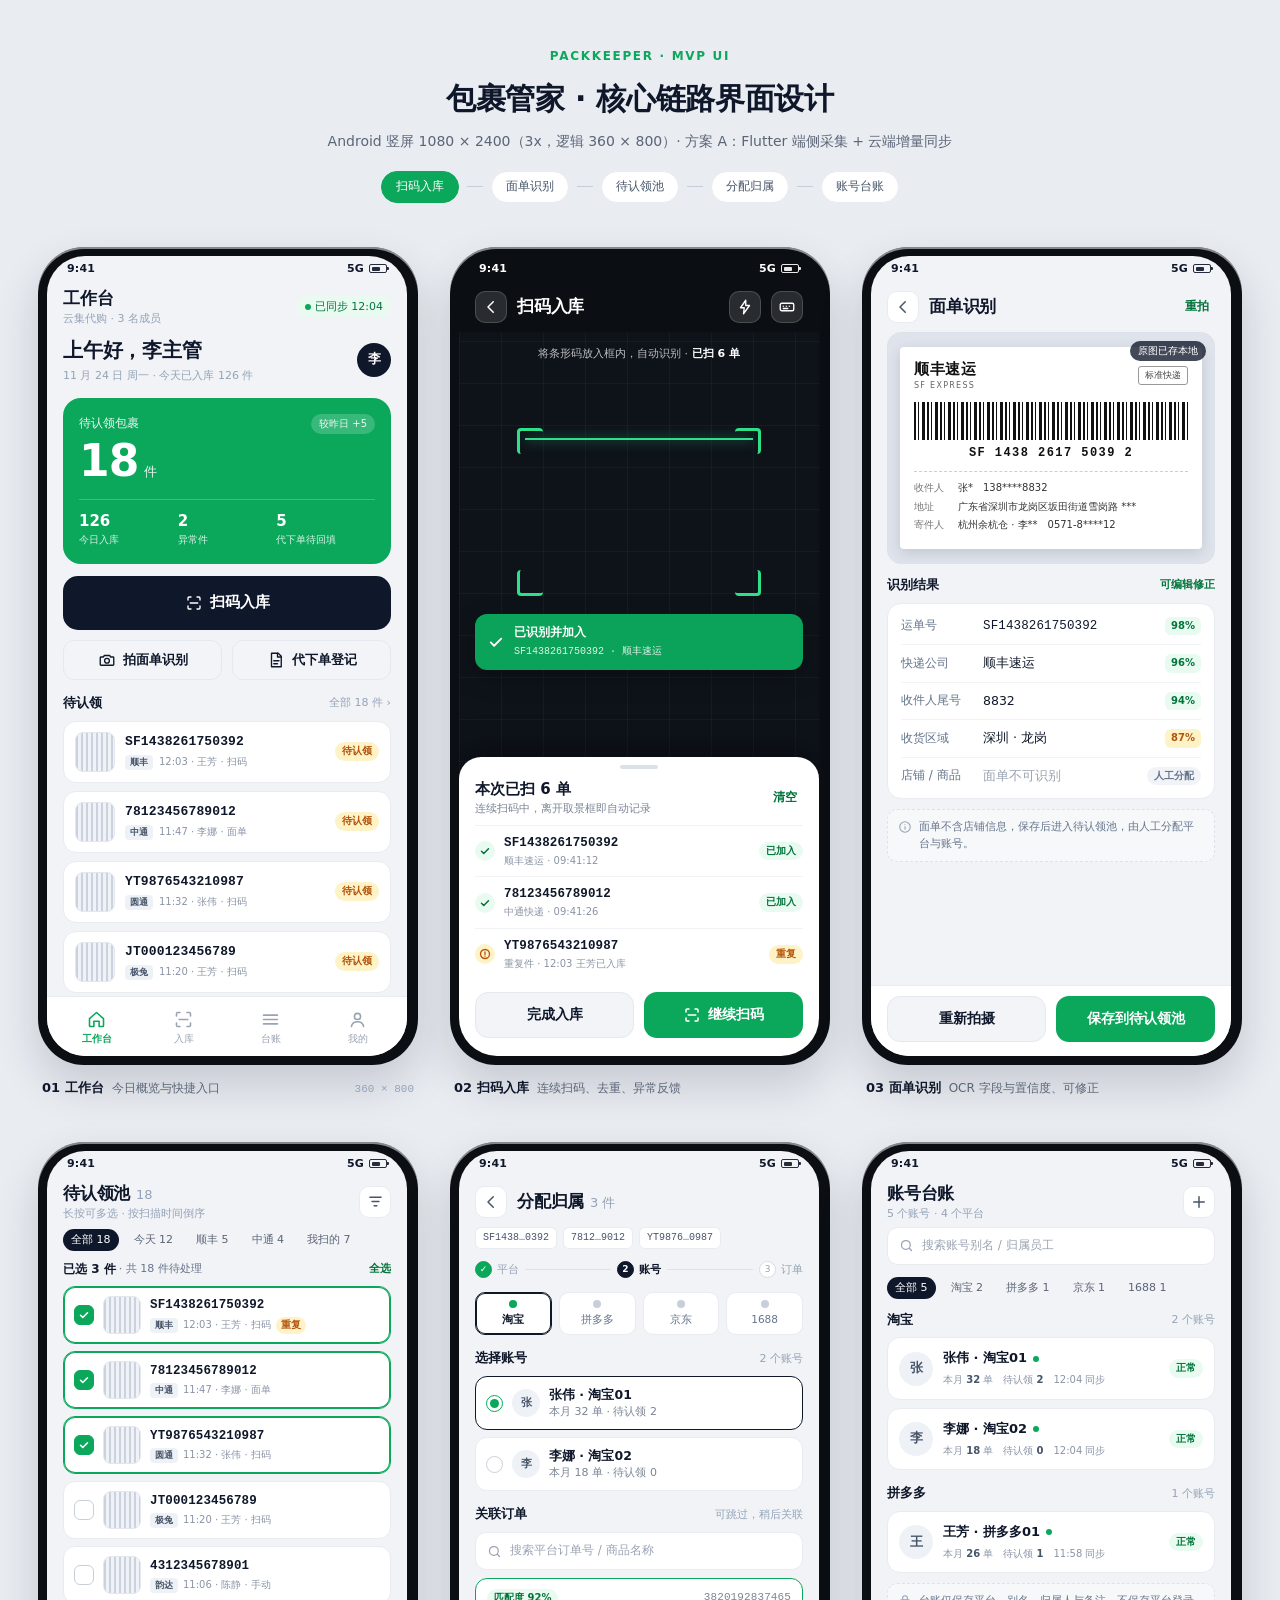
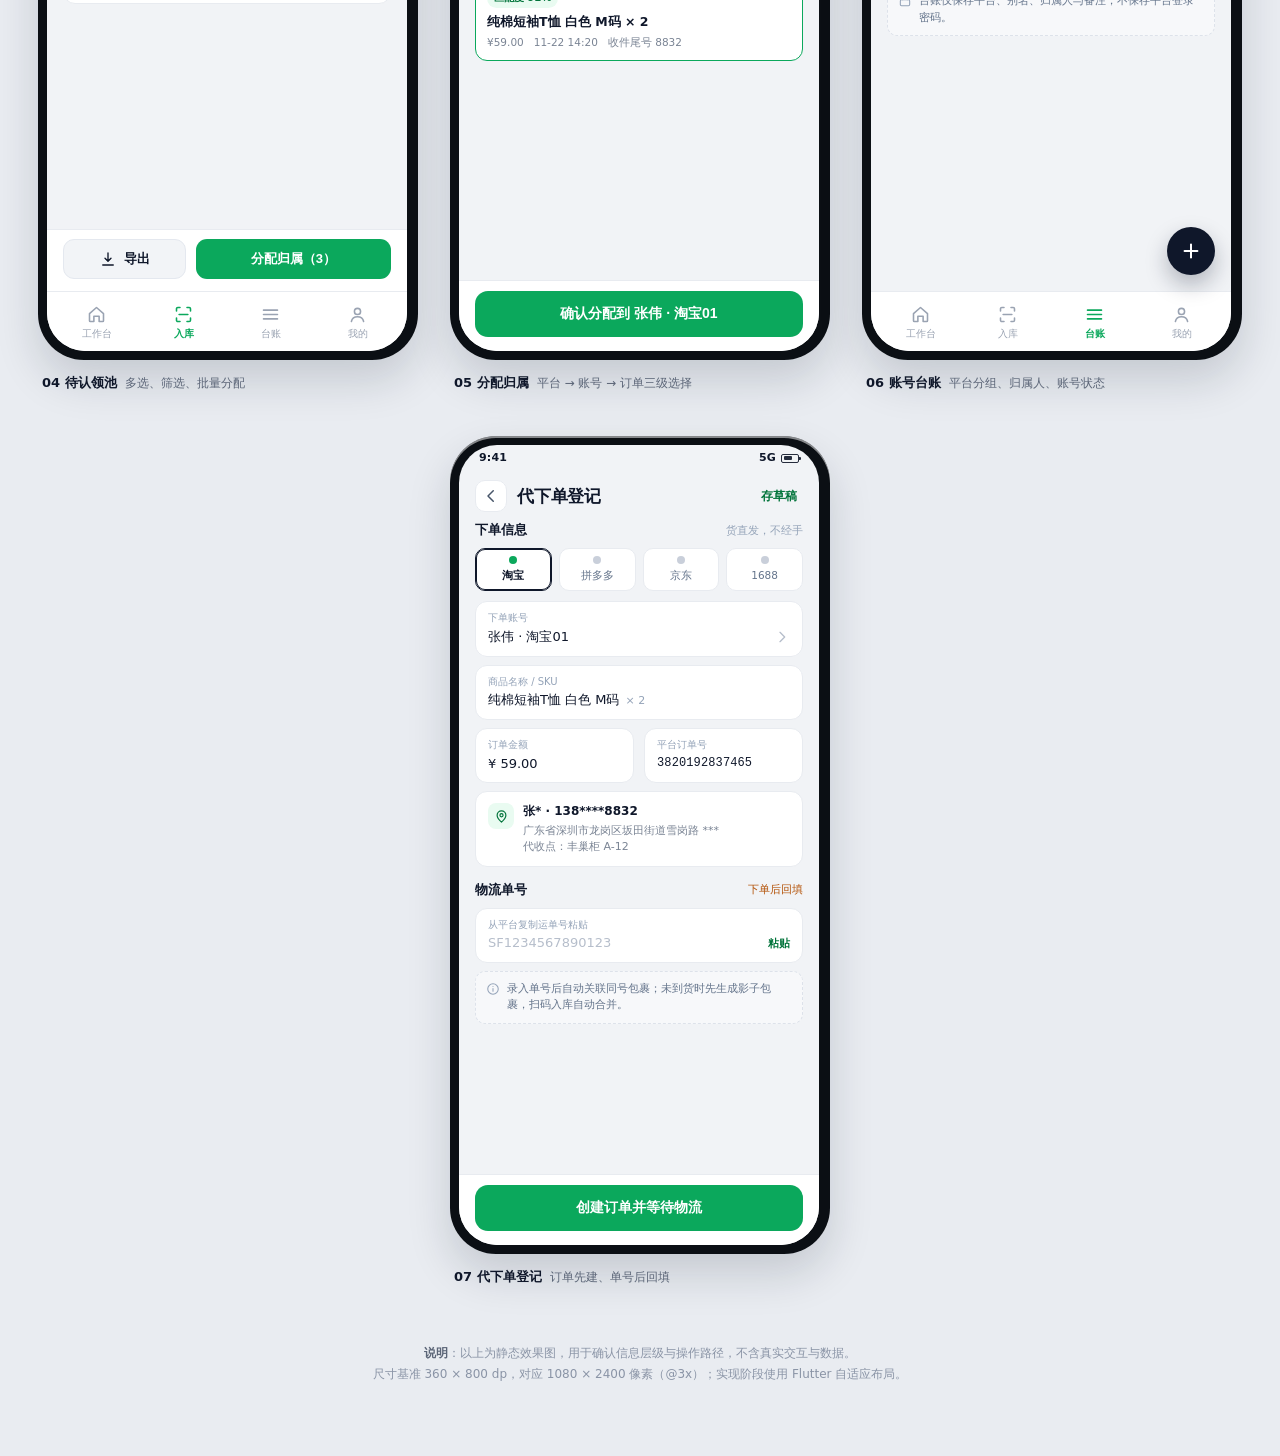
==== design/mvp-ui.html @ ba44dbb9 "docs: 初始化包裹管家项目方案与 7 屏 MVP 设计稿" ====
<!DOCTYPE html>
<html lang="zh-CN">
<head>
<meta charset="UTF-8">
<meta name="viewport" content="width=device-width, initial-scale=1.0">
<title>包裹管家 PackKeeper · MVP 界面设计稿</title>
<style>
  * { box-sizing: border-box; margin: 0; padding: 0; }
  :root {
    --brand: #0BA85C;
    --brand-deep: #02743B;
    --brand-soft: #E9FBF1;
    --ink: #0F172A;
    --ink-2: #475569;
    --ink-3: #94A3B8;
    --line: #E8EBF0;
    --page: #F1F3F6;
    --surface: #FFFFFF;
    --surface-2: #F7F8FA;
    --warn: #B45309;
    --warn-soft: #FEF3C7;
    --radius: 12px;
    --radius-card: 14px;
  }
  body {
    background: #E9ECF1;
    color: var(--ink);
    font-family: "PingFang SC", "Microsoft YaHei", system-ui, -apple-system, "Segoe UI", sans-serif;
    font-size: 14px;
    line-height: 1.45;
    padding: 48px 24px 72px;
    -webkit-font-smoothing: antialiased;
  }
  .page { max-width: 1720px; margin: 0 auto; }

  /* ---------- 页头 ---------- */
  .page-head { max-width: 920px; margin: 0 auto 44px; text-align: center; }
  .eyebrow { font-size: 12px; letter-spacing: .14em; text-transform: uppercase; color: var(--brand); font-weight: 700; margin-bottom: 12px; }
  .page-head h1 { font-size: 30px; font-weight: 700; letter-spacing: -.01em; margin-bottom: 10px; }
  .lede { color: #5B6577; font-size: 14px; }
  .flow { display: flex; justify-content: center; flex-wrap: wrap; align-items: center; gap: 8px; margin-top: 20px; }
  .flow span { background: #fff; border: 1px solid var(--line); border-radius: 999px; padding: 6px 14px; font-size: 12px; color: var(--ink-2); font-weight: 500; }
  .flow span.on { background: var(--brand); border-color: var(--brand); color: #fff; }
  .flow i { width: 16px; height: 1px; background: #C6CCD8; display: block; }

  /* ---------- 画板 ---------- */
  .gallery { display: flex; flex-wrap: wrap; gap: 44px 32px; justify-content: center; align-items: flex-start; }
  .phone { width: 380px; }
  .shell { background: #0B0F14; padding: 9px; border-radius: 46px; box-shadow: 0 20px 44px rgba(15, 23, 42, .16), 0 2px 0 rgba(255,255,255,.5) inset; }
  .screen { position: relative; width: 360px; height: 800px; background: var(--page); border-radius: 38px; overflow: hidden; display: flex; flex-direction: column; font-size: 13px; }
  .phone-label { display: flex; align-items: baseline; gap: 8px; margin-top: 14px; padding: 0 4px; font-size: 12px; color: #5B6577; }
  .phone-label b { color: var(--ink); font-weight: 600; font-size: 13px; }
  .phone-label em { font-style: normal; margin-left: auto; color: #94A3B8; font-family: ui-monospace, Menlo, Consolas, monospace; font-size: 11px; }

  .statusbar { height: 26px; flex: none; display: flex; align-items: center; justify-content: space-between; padding: 0 20px; font-size: 11px; font-weight: 600; letter-spacing: .02em; }
  .statusbar .sb-r { display: flex; align-items: center; gap: 5px; }
  .sb-bat { width: 18px; height: 9px; border: 1px solid currentColor; border-radius: 2px; position: relative; opacity: .9; }
  .sb-bat::before { content: ""; position: absolute; inset: 1.5px; right: 6px; background: currentColor; border-radius: 1px; }
  .sb-bat::after { content: ""; position: absolute; right: -3px; top: 2px; width: 2px; height: 3px; background: currentColor; border-radius: 0 1px 1px 0; }

  .appbar { height: 50px; flex: none; display: flex; align-items: center; gap: 10px; padding: 0 16px; }
  .appbar .grow { flex: 1; min-width: 0; }
  .appbar-title { font-size: 17px; font-weight: 600; letter-spacing: -.01em; }
  .appbar-sub { font-size: 11px; color: var(--ink-3); margin-top: 1px; }
  .icon-btn { width: 32px; height: 32px; flex: none; display: flex; align-items: center; justify-content: center; border-radius: 10px; background: #fff; border: 1px solid var(--line); color: var(--ink-2); }
  .link-btn { border: 0; background: transparent; font: 600 12px "PingFang SC", "Microsoft YaHei", sans-serif; color: var(--brand-deep); padding: 6px; }
  .body { flex: 1; min-height: 0; overflow: hidden; padding: 0 16px; }

  .tabbar { height: 60px; flex: none; display: flex; background: #fff; border-top: 1px solid var(--line); padding: 4px 6px 0; }
  .tab { flex: 1; display: flex; flex-direction: column; align-items: center; justify-content: center; gap: 2px; font-size: 10px; color: #9AA3B2; }
  .tab.active { color: var(--brand); font-weight: 600; }
  .tab svg { width: 21px; height: 21px; }

  /* ---------- 通用组件 ---------- */
  .mono { font-family: ui-monospace, "SF Mono", Menlo, Consolas, monospace; letter-spacing: .01em; }
  .t-title { font-size: 16px; font-weight: 600; }
  .t-sub { font-size: 11px; color: #7A8494; }
  .card { background: #fff; border: 1px solid var(--line); border-radius: var(--radius-card); padding: 13px; }
  .sect { display: flex; align-items: center; margin: 14px 0 8px; }
  .sect b { font-size: 13px; font-weight: 600; }
  .sect .more { margin-left: auto; font-size: 11px; color: var(--ink-3); }
  .btn { height: 46px; width: 100%; border-radius: 13px; border: 1px solid transparent; display: flex; align-items: center; justify-content: center; gap: 7px; font: 600 14px "PingFang SC", "Microsoft YaHei", sans-serif; }
  .btn svg { width: 18px; height: 18px; }
  .btn-primary { background: var(--brand); color: #fff; }
  .btn-dark { background: var(--ink); color: #fff; }
  .btn-ghost { background: #F2F4F7; color: var(--ink); border-color: #E4E8EF; }
  .btn-sm { height: 40px; font-size: 13px; border-radius: 11px; }
  .row-2 { display: flex; gap: 10px; }
  .row-2 > * { flex: 1; }
  .chip { display: inline-flex; align-items: center; gap: 4px; height: 22px; padding: 0 8px; border-radius: 999px; background: #F1F3F6; color: #5B6577; font-size: 11px; font-weight: 500; }
  .chip.on { background: var(--ink); color: #fff; }
  .chip.brand { background: var(--brand-soft); color: var(--brand-deep); }
  .tag { display: inline-flex; align-items: center; gap: 3px; font-size: 10px; font-weight: 600; padding: 2px 7px; border-radius: 999px; }
  .tag-ok { background: var(--brand-soft); color: var(--brand-deep); }
  .tag-warn { background: var(--warn-soft); color: var(--warn); }
  .tag-neutral { background: #F1F3F6; color: #64748B; }
  .dot { width: 6px; height: 6px; border-radius: 50%; background: var(--brand); flex: none; }
  .avatar { width: 34px; height: 34px; border-radius: 50%; background: #EEF2F7; color: #475569; display: flex; align-items: center; justify-content: center; font-size: 13px; font-weight: 600; flex: none; }
  .divider { height: 1px; background: var(--line); margin: 10px 0; }
  .hint { display: flex; gap: 7px; background: var(--surface-2); border: 1px dashed #DDE2EA; border-radius: 10px; padding: 9px 10px; font-size: 11px; color: #64748B; line-height: 1.5; }
  .hint svg { width: 14px; height: 14px; flex: none; margin-top: 1px; color: #94A3B8; }
  .thumb { width: 40px; height: 40px; flex: none; border-radius: 8px; border: 1px solid #E3E7EE; background: repeating-linear-gradient(90deg, #CBD2DD 0 2px, #EFF2F6 2px 5px); }

  /* ---------- 01 工作台 ---------- */
  .greet { display: flex; align-items: center; padding: 4px 0 14px; }
  .greet h2 { font-size: 20px; font-weight: 700; letter-spacing: -.01em; }
  .greet p { font-size: 11px; color: var(--ink-3); margin-top: 3px; }
  .greet .avatar { margin-left: auto; background: var(--ink); color: #fff; }
  .hero { background: var(--brand); border-radius: 18px; padding: 16px; color: #fff; }
  .hero-top { display: flex; align-items: center; font-size: 12px; opacity: .92; }
  .hero-top .mini { margin-left: auto; font-size: 10px; background: rgba(255,255,255,.2); padding: 3px 8px; border-radius: 999px; }
  .hero-num { font-size: 44px; font-weight: 700; line-height: 1.15; letter-spacing: -.02em; margin-top: 2px; }
  .hero-num small { font-size: 13px; font-weight: 500; margin-left: 6px; opacity: .9; }
  .hero-row { display: flex; margin-top: 12px; padding-top: 11px; border-top: 1px solid rgba(255,255,255,.22); }
  .hero-row > div { flex: 1; display: flex; flex-direction: column; gap: 1px; }
  .hero-row b { font-size: 15px; font-weight: 700; }
  .hero-row span { font-size: 10px; opacity: .85; }
  .quick { margin-top: 12px; }
  .quick .btn-dark { height: 54px; font-size: 15px; border-radius: 15px; }
  .quick .row-2 { margin-top: 10px; }
  .prow { display: flex; align-items: center; gap: 10px; background: #fff; border: 1px solid var(--line); border-radius: 13px; padding: 10px 11px; margin-bottom: 8px; }
  .prow .grow { flex: 1; min-width: 0; }
  .prow .no { font-size: 13px; font-weight: 600; }
  .prow .meta { display: flex; align-items: center; gap: 6px; margin-top: 3px; font-size: 10px; color: #8A94A6; }

  /* ---------- 02 扫码 ---------- */
  .screen-dark { background: #0B0F14; color: #fff; }
  .screen-dark .appbar { color: #fff; }
  .screen-dark .icon-btn { background: rgba(255,255,255,.12); border-color: rgba(255,255,255,.16); color: #fff; }
  .cam { position: relative; flex: 1; min-height: 0; background: #0E131A; overflow: hidden; }
  .cam::before { content: ""; position: absolute; inset: 0; background: repeating-linear-gradient(0deg, rgba(255,255,255,.035) 0 1px, transparent 1px 42px), repeating-linear-gradient(90deg, rgba(255,255,255,.035) 0 1px, transparent 1px 42px); }
  .cam-hint { position: absolute; left: 0; right: 0; top: 14px; text-align: center; font-size: 11px; color: rgba(255,255,255,.72); z-index: 2; }
  .cam-hint b { color: #fff; }
  .frame { position: absolute; left: 50%; top: 96px; transform: translateX(-50%); width: 244px; height: 168px; z-index: 2; }
  .frame .cor { position: absolute; width: 26px; height: 26px; border: 3px solid #2FE08A; border-radius: 4px; }
  .frame .cor.tl { top: 0; left: 0; border-right: 0; border-bottom: 0; }
  .frame .cor.tr { top: 0; right: 0; border-left: 0; border-bottom: 0; }
  .frame .cor.bl { bottom: 0; left: 0; border-right: 0; border-top: 0; }
  .frame .cor.br { bottom: 0; right: 0; border-left: 0; border-top: 0; }
  .laser { position: absolute; left: 8px; right: 8px; top: 10px; height: 2px; background: #2FE08A; box-shadow: 0 0 12px rgba(47, 224, 138, .8); }
  @media (prefers-reduced-motion: no-preference) {
    .laser { animation: scan 3.4s ease-in-out infinite; }
    @keyframes scan { 0%, 100% { transform: translateY(0); } 50% { transform: translateY(144px); } }
  }
  .cam-toast { position: absolute; left: 16px; right: 16px; top: 282px; z-index: 3; background: rgba(11, 168, 92, .96); border-radius: 12px; padding: 10px 12px; display: flex; align-items: center; gap: 9px; box-shadow: 0 8px 24px rgba(0,0,0,.28); }
  .cam-toast svg { width: 18px; height: 18px; flex: none; }
  .cam-toast b { font-size: 12px; display: block; }
  .cam-toast span { font-size: 10px; opacity: .88; font-family: ui-monospace, Menlo, Consolas, monospace; }
  .sheet { position: absolute; left: 0; right: 0; bottom: 0; background: #fff; color: var(--ink); border-radius: 22px 22px 0 0; padding: 8px 16px 18px; z-index: 4; box-shadow: 0 -12px 30px rgba(0,0,0,.3); }
  .sheet-handle { width: 38px; height: 4px; border-radius: 2px; background: #DCE1E9; margin: 0 auto 10px; }
  .sheet-head { display: flex; align-items: center; margin-bottom: 8px; }
  .sheet-head .grow { flex: 1; }
  .scan-row { display: flex; align-items: center; gap: 9px; padding: 8px 0; border-top: 1px solid #F0F2F6; }
  .scan-row .ok { width: 20px; height: 20px; border-radius: 50%; background: var(--brand-soft); color: var(--brand-deep); display: flex; align-items: center; justify-content: center; flex: none; }
  .scan-row .ok svg { width: 12px; height: 12px; }
  .scan-row.dup .ok { background: var(--warn-soft); color: var(--warn); }
  .scan-row .grow { flex: 1; min-width: 0; }
  .scan-row .no { font-size: 12.5px; font-weight: 600; }
  .scan-row .meta { font-size: 10px; color: #8A94A6; margin-top: 2px; }
  .sheet-actions { display: flex; gap: 10px; margin-top: 12px; }

  /* ---------- 03 面单识别 ---------- */
  .shot { position: relative; border-radius: 14px; overflow: hidden; border: 1px solid #DDE2EA; background: #DFE4EC; padding: 14px 12px; }
  .shot .shot-tag { position: absolute; right: 8px; top: 8px; background: rgba(15,23,42,.78); color: #fff; font-size: 10px; padding: 3px 8px; border-radius: 999px; }
  .slip { background: #fff; border-radius: 4px; padding: 12px 14px; box-shadow: 0 4px 14px rgba(15,23,42,.14); }
  .slip-top { display: flex; align-items: center; justify-content: space-between; }
  .slip-brand { font-size: 15px; font-weight: 800; letter-spacing: .04em; color: #111; }
  .slip-brand span { font-size: 8px; letter-spacing: .16em; color: #666; display: block; font-weight: 500; }
  .slip-type { font-size: 9px; border: 1px solid #999; color: #444; padding: 2px 6px; border-radius: 3px; }
  .bars { height: 38px; margin-top: 10px; background: repeating-linear-gradient(90deg, #111 0 2px, transparent 2px 4px, #111 4px 5px, transparent 5px 8px, #111 8px 11px, transparent 11px 13px); }
  .slip-no { text-align: center; font-family: ui-monospace, Menlo, Consolas, monospace; font-size: 12px; letter-spacing: .12em; font-weight: 700; color: #111; margin-top: 5px; }
  .slip-line { border-top: 1px dashed #C9CFDA; margin: 9px 0; }
  .slip-row { display: flex; font-size: 10px; color: #333; margin-bottom: 4px; }
  .slip-row b { width: 44px; color: #777; font-weight: 500; flex: none; }
  .ident { margin-top: 12px; }
  .ident .card { padding: 4px 13px; }
  .irow { display: flex; align-items: center; gap: 8px; padding: 9px 0; border-bottom: 1px solid #F1F3F6; }
  .irow:last-child { border-bottom: 0; }
  .irow .k { width: 74px; flex: none; font-size: 12px; color: #64748B; }
  .irow .v { flex: 1; font-size: 12.5px; font-weight: 500; }
  .irow .v.miss { color: #9AA3B2; font-weight: 400; }
  .irow .pct { font-size: 10px; font-weight: 700; color: var(--brand-deep); background: var(--brand-soft); padding: 2px 6px; border-radius: 6px; }
  .irow .pct.low { color: var(--warn); background: var(--warn-soft); }
  .bottom-bar { flex: none; padding: 10px 16px 14px; background: #fff; border-top: 1px solid var(--line); }
  .bottom-bar .hint { margin-bottom: 9px; }

  /* ---------- 04 待认领池 ---------- */
  .filters { display: flex; gap: 7px; overflow: hidden; padding: 2px 0 10px; }
  .selbar { display: flex; align-items: center; margin-bottom: 8px; font-size: 11px; color: #64748B; }
  .selbar b { color: var(--ink); font-size: 12px; margin-right: 3px; }
  .selbar .link { margin-left: auto; color: var(--brand-deep); font-weight: 600; }
  .crow { display: flex; align-items: center; gap: 9px; background: #fff; border: 1px solid var(--line); border-radius: 12px; padding: 9px 10px; margin-bottom: 7px; }
  .crow.sel { border-color: var(--brand); box-shadow: 0 0 0 1px var(--brand) inset; }
  .cb { width: 20px; height: 20px; border-radius: 6px; border: 1.5px solid #C9CFDA; background: #fff; flex: none; display: flex; align-items: center; justify-content: center; color: #fff; }
  .cb.on { background: var(--brand); border-color: var(--brand); }
  .cb svg { width: 12px; height: 12px; }
  .crow .grow { flex: 1; min-width: 0; }
  .crow .no { font-size: 12.5px; font-weight: 600; white-space: nowrap; overflow: hidden; text-overflow: ellipsis; }
  .crow .meta { display: flex; align-items: center; gap: 5px; font-size: 10px; color: #8A94A6; margin-top: 3px; }
  .car { background: #EEF2F7; color: #475569; font-size: 9px; font-weight: 700; padding: 1px 5px; border-radius: 4px; flex: none; }
  .actbar { flex: none; display: flex; gap: 10px; padding: 9px 16px 12px; background: #fff; border-top: 1px solid var(--line); }
  .actbar .btn-primary { flex: 1.6; }
  .actbar .btn-ghost { flex: 1; }

  /* ---------- 05 分配 ---------- */
  .picked { display: flex; gap: 6px; flex-wrap: wrap; margin-bottom: 12px; }
  .picked .p { font-size: 10px; font-family: ui-monospace, Menlo, Consolas, monospace; background: #fff; border: 1px solid var(--line); border-radius: 6px; padding: 3px 7px; color: #475569; }
  .steps { display: flex; align-items: center; gap: 6px; margin-bottom: 14px; }
  .step { display: flex; align-items: center; gap: 5px; font-size: 11px; color: #94A3B8; font-weight: 500; }
  .step i { width: 17px; height: 17px; border-radius: 50%; border: 1px solid #D6DCE5; display: flex; align-items: center; justify-content: center; font-size: 9px; font-style: normal; background: #fff; }
  .step.on { color: var(--ink); font-weight: 600; }
  .step.on i { background: var(--ink); border-color: var(--ink); color: #fff; }
  .step.done i { background: var(--brand); border-color: var(--brand); color: #fff; }
  .step-line { flex: 1; height: 1px; background: #DCE2EA; }
  .plats { display: flex; gap: 7px; margin-bottom: 4px; }
  .plat { flex: 1; background: #fff; border: 1px solid var(--line); border-radius: 10px; padding: 7px 2px; text-align: center; font-size: 10.5px; color: #64748B; font-weight: 500; }
  .plat.on { border-color: var(--ink); color: var(--ink); font-weight: 700; background: #fff; box-shadow: 0 0 0 1px var(--ink) inset; }
  .plat b { display: block; width: 8px; height: 8px; border-radius: 50%; margin: 0 auto 4px; background: #C9CFDA; }
  .plat.on b { background: var(--brand); }
  .acc { display: flex; align-items: center; gap: 9px; background: #fff; border: 1px solid var(--line); border-radius: 12px; padding: 9px 10px; margin-bottom: 7px; }
  .acc.on { border-color: var(--ink); }
  .acc .radio { width: 17px; height: 17px; border-radius: 50%; border: 1.5px solid #C9CFDA; flex: none; display: flex; align-items: center; justify-content: center; }
  .acc.on .radio { border-color: var(--brand); }
  .acc.on .radio::after { content: ""; width: 9px; height: 9px; border-radius: 50%; background: var(--brand); }
  .search { display: flex; align-items: center; gap: 8px; height: 38px; border-radius: 11px; border: 1px solid var(--line); background: #fff; padding: 0 11px; font-size: 12px; color: #9AA3B2; }
  .search svg { width: 15px; height: 15px; flex: none; }
  .cand { background: #fff; border: 1px solid var(--brand); border-radius: 12px; padding: 10px 11px; margin-top: 8px; }
  .cand-top { display: flex; align-items: center; gap: 6px; }
  .cand-top .score { margin-left: auto; }
  .cand .ttl { font-size: 12.5px; font-weight: 600; margin-top: 5px; }
  .cand .od { font-size: 10.5px; color: #7A8494; margin-top: 4px; display: flex; gap: 10px; }

  /* ---------- 06 台账 ---------- */
  .acc-card { display: flex; align-items: center; gap: 10px; background: #fff; border: 1px solid var(--line); border-radius: 13px; padding: 11px; margin-bottom: 8px; }
  .acc-card .grow { flex: 1; min-width: 0; }
  .acc-card .name { font-size: 13px; font-weight: 600; display: flex; align-items: center; gap: 6px; }
  .acc-card .st { display: flex; gap: 10px; margin-top: 5px; font-size: 10px; color: #8A94A6; }
  .acc-card .st b { color: #475569; font-weight: 600; }
  .fab { position: absolute; right: 16px; bottom: 76px; width: 48px; height: 48px; border-radius: 50%; background: var(--ink); color: #fff; display: flex; align-items: center; justify-content: center; box-shadow: 0 10px 22px rgba(15,23,42,.28); }
  .fab svg { width: 22px; height: 22px; }

  /* ---------- 07 代下单 ---------- */
  .field { background: #fff; border: 1px solid var(--line); border-radius: 12px; padding: 9px 12px; margin-bottom: 8px; }
  .field .lab { font-size: 10px; color: #94A3B8; }
  .field .val { font-size: 13px; font-weight: 500; margin-top: 2px; display: flex; align-items: center; gap: 6px; }
  .field .val .ph { color: #B6BECB; font-weight: 400; }
  .field .val .chev { margin-left: auto; color: #B6BECB; }
  .field .val .paste { margin-left: auto; font-size: 11px; color: var(--brand-deep); font-weight: 600; }
  .addr { display: flex; gap: 9px; background: #fff; border: 1px solid var(--line); border-radius: 12px; padding: 11px 12px; margin-bottom: 8px; }
  .addr .pin { width: 26px; height: 26px; border-radius: 8px; background: var(--brand-soft); color: var(--brand-deep); display: flex; align-items: center; justify-content: center; flex: none; }
  .addr .pin svg { width: 15px; height: 15px; }
  .addr .who { font-size: 12px; font-weight: 600; }
  .addr .det { font-size: 11px; color: #7A8494; margin-top: 2px; line-height: 1.45; }

  .foot { max-width: 900px; margin: 56px auto 0; text-align: center; color: #8A94A6; font-size: 12px; line-height: 1.7; }
  .foot b { color: #5B6577; }
</style>
</head>
<body>
<div class="page">

  <header class="page-head">
    <div class="eyebrow">PackKeeper · MVP UI</div>
    <h1>包裹管家 · 核心链路界面设计</h1>
    <p class="lede">Android 竖屏 1080 × 2400（3x，逻辑 360 × 800）· 方案 A：Flutter 端侧采集 + 云端增量同步</p>
    <div class="flow">
      <span class="on">扫码入库</span><i></i>
      <span>面单识别</span><i></i>
      <span>待认领池</span><i></i>
      <span>分配归属</span><i></i>
      <span>账号台账</span>
    </div>
  </header>

  <div class="gallery">

    <!-- ============ 01 工作台 ============ -->
    <div class="phone">
      <div class="shell">
        <div class="screen">
          <div class="statusbar">
            <span>9:41</span>
            <div class="sb-r"><span>5G</span><span class="sb-bat"></span></div>
          </div>
          <div class="appbar">
            <div class="grow">
              <div class="appbar-title">工作台</div>
              <div class="appbar-sub">云集代购 · 3 名成员</div>
            </div>
            <span class="chip brand"><i class="dot"></i>已同步 12:04</span>
          </div>
          <div class="body">
            <div class="greet">
              <div>
                <h2>上午好，李主管</h2>
                <p>11 月 24 日 周一 · 今天已入库 126 件</p>
              </div>
              <div class="avatar">李</div>
            </div>

            <div class="hero">
              <div class="hero-top">待认领包裹<span class="mini">较昨日 +5</span></div>
              <div class="hero-num">18<small>件</small></div>
              <div class="hero-row">
                <div><b>126</b><span>今日入库</span></div>
                <div><b>2</b><span>异常件</span></div>
                <div><b>5</b><span>代下单待回填</span></div>
              </div>
            </div>

            <div class="quick">
              <button class="btn btn-dark">
                <svg viewBox="0 0 24 24" fill="none" stroke="currentColor" stroke-width="1.8" stroke-linecap="round" stroke-linejoin="round"><path d="M4 8V5.5A1.5 1.5 0 0 1 5.5 4H8M16 4h2.5A1.5 1.5 0 0 1 20 5.5V8M20 16v2.5a1.5 1.5 0 0 1-1.5 1.5H16M8 20H5.5A1.5 1.5 0 0 1 4 18.5V16"/><path d="M7 12h10"/></svg>
                扫码入库
              </button>
              <div class="row-2">
                <button class="btn btn-ghost btn-sm">
                  <svg viewBox="0 0 24 24" fill="none" stroke="currentColor" stroke-width="1.8" stroke-linecap="round" stroke-linejoin="round"><path d="M4 8h3l1.5-2h7L17 8h3a1 1 0 0 1 1 1v9a1 1 0 0 1-1 1H4a1 1 0 0 1-1-1V9a1 1 0 0 1 1-1Z"/><circle cx="12" cy="13" r="3.2"/></svg>
                  拍面单识别
                </button>
                <button class="btn btn-ghost btn-sm">
                  <svg viewBox="0 0 24 24" fill="none" stroke="currentColor" stroke-width="1.8" stroke-linecap="round" stroke-linejoin="round"><path d="M6 3h9l4 4v14H6z"/><path d="M14 3v5h5M9 13h7M9 17h5"/></svg>
                  代下单登记
                </button>
              </div>
            </div>

            <div class="sect"><b>待认领</b><span class="more">全部 18 件 ›</span></div>
            <div class="prow">
              <div class="thumb"></div>
              <div class="grow">
                <div class="no mono">SF1438261750392</div>
                <div class="meta"><span class="car">顺丰</span><span>12:03 · 王芳 · 扫码</span></div>
              </div>
              <span class="tag tag-warn">待认领</span>
            </div>
            <div class="prow">
              <div class="thumb"></div>
              <div class="grow">
                <div class="no mono">78123456789012</div>
                <div class="meta"><span class="car">中通</span><span>11:47 · 李娜 · 面单</span></div>
              </div>
              <span class="tag tag-warn">待认领</span>
            </div>
            <div class="prow">
              <div class="thumb"></div>
              <div class="grow">
                <div class="no mono">YT9876543210987</div>
                <div class="meta"><span class="car">圆通</span><span>11:32 · 张伟 · 扫码</span></div>
              </div>
              <span class="tag tag-warn">待认领</span>
            </div>
            <div class="prow">
              <div class="thumb"></div>
              <div class="grow">
                <div class="no mono">JT000123456789</div>
                <div class="meta"><span class="car">极兔</span><span>11:20 · 王芳 · 扫码</span></div>
              </div>
              <span class="tag tag-warn">待认领</span>
            </div>
          </div>
          <div class="tabbar">
            <div class="tab active"><svg viewBox="0 0 24 24" fill="none" stroke="currentColor" stroke-width="1.8" stroke-linecap="round" stroke-linejoin="round"><path d="M4 11 12 4l8 7v8a1 1 0 0 1-1 1h-4v-6H9v6H5a1 1 0 0 1-1-1z"/></svg><span>工作台</span></div>
            <div class="tab"><svg viewBox="0 0 24 24" fill="none" stroke="currentColor" stroke-width="1.8" stroke-linecap="round" stroke-linejoin="round"><path d="M4 8V5.5A1.5 1.5 0 0 1 5.5 4H8M16 4h2.5A1.5 1.5 0 0 1 20 5.5V8M20 16v2.5a1.5 1.5 0 0 1-1.5 1.5H16M8 20H5.5A1.5 1.5 0 0 1 4 18.5V16"/><path d="M7 12h10"/></svg><span>入库</span></div>
            <div class="tab"><svg viewBox="0 0 24 24" fill="none" stroke="currentColor" stroke-width="1.8" stroke-linecap="round" stroke-linejoin="round"><path d="M4 7h16M4 12h16M4 17h16"/></svg><span>台账</span></div>
            <div class="tab"><svg viewBox="0 0 24 24" fill="none" stroke="currentColor" stroke-width="1.8" stroke-linecap="round" stroke-linejoin="round"><circle cx="12" cy="8.5" r="3.5"/><path d="M5 20c.8-3.6 3.6-5.5 7-5.5s6.2 1.9 7 5.5"/></svg><span>我的</span></div>
          </div>
        </div>
      </div>
      <div class="phone-label"><b>01 工作台</b>今日概览与快捷入口<span style="margin-left:auto;color:#94A3B8;font-family:ui-monospace,Menlo,monospace;font-size:11px">360 × 800</span></div>
    </div>

    <!-- ============ 02 扫码 ============ -->
    <div class="phone">
      <div class="shell">
        <div class="screen screen-dark">
          <div class="statusbar" style="color:#fff">
            <span>9:41</span>
            <div class="sb-r"><span>5G</span><span class="sb-bat"></span></div>
          </div>
          <div class="appbar">
            <div class="icon-btn" style="background:rgba(255,255,255,.12);border-color:rgba(255,255,255,.16)">
              <svg width="18" height="18" viewBox="0 0 24 24" fill="none" stroke="currentColor" stroke-width="2" stroke-linecap="round" stroke-linejoin="round"><path d="M15 5l-7 7 7 7"/></svg>
            </div>
            <div class="grow"><div class="appbar-title">扫码入库</div></div>
            <div class="icon-btn" style="background:rgba(255,255,255,.12);border-color:rgba(255,255,255,.16)">
              <svg width="18" height="18" viewBox="0 0 24 24" fill="none" stroke="currentColor" stroke-width="1.8" stroke-linecap="round" stroke-linejoin="round"><path d="M13 3 6 13h5l-1 8 8-11h-5z"/></svg>
            </div>
            <div class="icon-btn" style="background:rgba(255,255,255,.12);border-color:rgba(255,255,255,.16)">
              <svg width="18" height="18" viewBox="0 0 24 24" fill="none" stroke="currentColor" stroke-width="1.8" stroke-linecap="round" stroke-linejoin="round"><rect x="3" y="7" width="18" height="10" rx="2"/><path d="M7 11h.01M11 11h.01M15 11h.01M7 14h6"/></svg>
            </div>
          </div>
          <div class="cam">
            <div class="cam-hint">将条形码放入框内，自动识别 · <b>已扫 6 单</b></div>
            <div class="frame">
              <span class="cor tl"></span><span class="cor tr"></span><span class="cor bl"></span><span class="cor br"></span>
              <div class="laser"></div>
            </div>
            <div class="cam-toast">
              <svg viewBox="0 0 24 24" fill="none" stroke="currentColor" stroke-width="2.4" stroke-linecap="round" stroke-linejoin="round"><path d="M5 12.5l4.5 4.5L19 7.5"/></svg>
              <div>
                <b>已识别并加入</b>
                <span>SF1438261750392 · 顺丰速运</span>
              </div>
            </div>
            <div class="sheet">
              <div class="sheet-handle"></div>
              <div class="sheet-head">
                <div class="grow">
                  <div class="t-title" style="font-size:15px">本次已扫 6 单</div>
                  <div class="t-sub">连续扫码中，离开取景框即自动记录</div>
                </div>
                <button class="link-btn">清空</button>
              </div>
              <div class="scan-row">
                <div class="ok"><svg viewBox="0 0 24 24" fill="none" stroke="currentColor" stroke-width="3" stroke-linecap="round" stroke-linejoin="round"><path d="M5 12.5l4.5 4.5L19 7.5"/></svg></div>
                <div class="grow"><div class="no mono">SF1438261750392</div><div class="meta">顺丰速运 · 09:41:12</div></div>
                <span class="tag tag-ok">已加入</span>
              </div>
              <div class="scan-row">
                <div class="ok"><svg viewBox="0 0 24 24" fill="none" stroke="currentColor" stroke-width="3" stroke-linecap="round" stroke-linejoin="round"><path d="M5 12.5l4.5 4.5L19 7.5"/></svg></div>
                <div class="grow"><div class="no mono">78123456789012</div><div class="meta">中通快递 · 09:41:26</div></div>
                <span class="tag tag-ok">已加入</span>
              </div>
              <div class="scan-row dup">
                <div class="ok"><svg viewBox="0 0 24 24" fill="none" stroke="currentColor" stroke-width="2.6" stroke-linecap="round" stroke-linejoin="round"><path d="M12 8v5M12 16.5h.01"/><circle cx="12" cy="12" r="9"/></svg></div>
                <div class="grow"><div class="no mono">YT9876543210987</div><div class="meta">重复件 · 12:03 王芳已入库</div></div>
                <span class="tag tag-warn">重复</span>
              </div>
              <div class="sheet-actions">
                <button class="btn btn-ghost">完成入库</button>
                <button class="btn btn-primary">
                  <svg viewBox="0 0 24 24" fill="none" stroke="currentColor" stroke-width="2" stroke-linecap="round" stroke-linejoin="round"><path d="M4 8V5.5A1.5 1.5 0 0 1 5.5 4H8M16 4h2.5A1.5 1.5 0 0 1 20 5.5V8M20 16v2.5a1.5 1.5 0 0 1-1.5 1.5H16M8 20H5.5A1.5 1.5 0 0 1 4 18.5V16"/><path d="M7 12h10"/></svg>
                  继续扫码
                </button>
              </div>
            </div>
          </div>
        </div>
      </div>
      <div class="phone-label"><b>02 扫码入库</b>连续扫码、去重、异常反馈</div>
    </div>

    <!-- ============ 03 面单识别 ============ -->
    <div class="phone">
      <div class="shell">
        <div class="screen">
          <div class="statusbar">
            <span>9:41</span>
            <div class="sb-r"><span>5G</span><span class="sb-bat"></span></div>
          </div>
          <div class="appbar">
            <div class="icon-btn">
              <svg width="18" height="18" viewBox="0 0 24 24" fill="none" stroke="currentColor" stroke-width="2" stroke-linecap="round" stroke-linejoin="round"><path d="M15 5l-7 7 7 7"/></svg>
            </div>
            <div class="grow"><div class="appbar-title">面单识别</div></div>
            <button class="link-btn">重拍</button>
          </div>
          <div class="body">
            <div class="shot">
              <span class="shot-tag">原图已存本地</span>
              <div class="slip">
                <div class="slip-top">
                  <div class="slip-brand">顺丰速运<span>SF EXPRESS</span></div>
                  <div class="slip-type">标准快递</div>
                </div>
                <div class="bars"></div>
                <div class="slip-no">SF 1438 2617 5039 2</div>
                <div class="slip-line"></div>
                <div class="slip-row"><b>收件人</b><span>张*　138****8832</span></div>
                <div class="slip-row"><b>地址</b><span>广东省深圳市龙岗区坂田街道雪岗路 ***</span></div>
                <div class="slip-row"><b>寄件人</b><span>杭州余杭仓 · 李**　0571-8****12</span></div>
              </div>
            </div>

            <div class="ident">
              <div class="sect" style="margin-top:0"><b>识别结果</b><span class="more" style="color:#02743B;font-weight:600">可编辑修正</span></div>
              <div class="card">
                <div class="irow"><span class="k">运单号</span><span class="v mono">SF1438261750392</span><span class="pct">98%</span></div>
                <div class="irow"><span class="k">快递公司</span><span class="v">顺丰速运</span><span class="pct">96%</span></div>
                <div class="irow"><span class="k">收件人尾号</span><span class="v">8832</span><span class="pct">94%</span></div>
                <div class="irow"><span class="k">收货区域</span><span class="v">深圳 · 龙岗</span><span class="pct low">87%</span></div>
                <div class="irow"><span class="k">店铺 / 商品</span><span class="v miss">面单不可识别</span><span class="tag tag-neutral">人工分配</span></div>
              </div>
            </div>
            <div class="hint" style="margin-top:10px">
              <svg viewBox="0 0 24 24" fill="none" stroke="currentColor" stroke-width="1.8" stroke-linecap="round" stroke-linejoin="round"><circle cx="12" cy="12" r="9"/><path d="M12 11v5M12 7.8h.01"/></svg>
              面单不含店铺信息，保存后进入待认领池，由人工分配平台与账号。
            </div>
          </div>
          <div class="bottom-bar">
            <div class="row-2">
              <button class="btn btn-ghost">重新拍摄</button>
              <button class="btn btn-primary">保存到待认领池</button>
            </div>
          </div>
        </div>
      </div>
      <div class="phone-label"><b>03 面单识别</b>OCR 字段与置信度、可修正</div>
    </div>

    <!-- ============ 04 待认领池 ============ -->
    <div class="phone">
      <div class="shell">
        <div class="screen">
          <div class="statusbar">
            <span>9:41</span>
            <div class="sb-r"><span>5G</span><span class="sb-bat"></span></div>
          </div>
          <div class="appbar">
            <div class="grow">
              <div class="appbar-title">待认领池 <span style="color:#94A3B8;font-size:13px;font-weight:500">18</span></div>
              <div class="appbar-sub">长按可多选 · 按扫描时间倒序</div>
            </div>
            <div class="icon-btn">
              <svg width="17" height="17" viewBox="0 0 24 24" fill="none" stroke="currentColor" stroke-width="1.8" stroke-linecap="round" stroke-linejoin="round"><path d="M4 6h16M7 12h10M10 18h4"/></svg>
            </div>
          </div>
          <div class="body">
            <div class="filters">
              <span class="chip on">全部 18</span>
              <span class="chip">今天 12</span>
              <span class="chip">顺丰 5</span>
              <span class="chip">中通 4</span>
              <span class="chip">我扫的 7</span>
            </div>
            <div class="selbar"><b>已选 3 件</b><span>· 共 18 件待处理</span><span class="link">全选</span></div>

            <div class="crow sel">
              <div class="cb on"><svg viewBox="0 0 24 24" fill="none" stroke="currentColor" stroke-width="3.2" stroke-linecap="round" stroke-linejoin="round"><path d="M5 12.5l4.5 4.5L19 7.5"/></svg></div>
              <div class="thumb" style="width:38px;height:38px"></div>
              <div class="grow">
                <div class="no mono">SF1438261750392</div>
                <div class="meta"><span class="car">顺丰</span><span>12:03 · 王芳 · 扫码</span><span class="tag tag-warn" style="padding:1px 5px">重复</span></div>
              </div>
            </div>
            <div class="crow sel">
              <div class="cb on"><svg viewBox="0 0 24 24" fill="none" stroke="currentColor" stroke-width="3.2" stroke-linecap="round" stroke-linejoin="round"><path d="M5 12.5l4.5 4.5L19 7.5"/></svg></div>
              <div class="thumb" style="width:38px;height:38px"></div>
              <div class="grow">
                <div class="no mono">78123456789012</div>
                <div class="meta"><span class="car">中通</span><span>11:47 · 李娜 · 面单</span></div>
              </div>
            </div>
            <div class="crow sel">
              <div class="cb on"><svg viewBox="0 0 24 24" fill="none" stroke="currentColor" stroke-width="3.2" stroke-linecap="round" stroke-linejoin="round"><path d="M5 12.5l4.5 4.5L19 7.5"/></svg></div>
              <div class="thumb" style="width:38px;height:38px"></div>
              <div class="grow">
                <div class="no mono">YT9876543210987</div>
                <div class="meta"><span class="car">圆通</span><span>11:32 · 张伟 · 扫码</span></div>
              </div>
            </div>
            <div class="crow">
              <div class="cb"></div>
              <div class="thumb" style="width:38px;height:38px"></div>
              <div class="grow">
                <div class="no mono">JT000123456789</div>
                <div class="meta"><span class="car">极兔</span><span>11:20 · 王芳 · 扫码</span></div>
              </div>
            </div>
            <div class="crow">
              <div class="cb"></div>
              <div class="thumb" style="width:38px;height:38px"></div>
              <div class="grow">
                <div class="no mono">4312345678901</div>
                <div class="meta"><span class="car">韵达</span><span>11:06 · 陈静 · 手动</span></div>
              </div>
            </div>
          </div>
          <div class="actbar">
            <button class="btn btn-ghost btn-sm">
              <svg viewBox="0 0 24 24" fill="none" stroke="currentColor" stroke-width="1.8" stroke-linecap="round" stroke-linejoin="round"><path d="M12 4v10M8 11l4 4 4-4M5 20h14"/></svg>
              导出
            </button>
            <button class="btn btn-primary btn-sm">分配归属（3）</button>
          </div>
          <div class="tabbar">
            <div class="tab"><svg viewBox="0 0 24 24" fill="none" stroke="currentColor" stroke-width="1.8" stroke-linecap="round" stroke-linejoin="round"><path d="M4 11 12 4l8 7v8a1 1 0 0 1-1 1h-4v-6H9v6H5a1 1 0 0 1-1-1z"/></svg><span>工作台</span></div>
            <div class="tab active"><svg viewBox="0 0 24 24" fill="none" stroke="currentColor" stroke-width="1.8" stroke-linecap="round" stroke-linejoin="round"><path d="M4 8V5.5A1.5 1.5 0 0 1 5.5 4H8M16 4h2.5A1.5 1.5 0 0 1 20 5.5V8M20 16v2.5a1.5 1.5 0 0 1-1.5 1.5H16M8 20H5.5A1.5 1.5 0 0 1 4 18.5V16"/><path d="M7 12h10"/></svg><span>入库</span></div>
            <div class="tab"><svg viewBox="0 0 24 24" fill="none" stroke="currentColor" stroke-width="1.8" stroke-linecap="round" stroke-linejoin="round"><path d="M4 7h16M4 12h16M4 17h16"/></svg><span>台账</span></div>
            <div class="tab"><svg viewBox="0 0 24 24" fill="none" stroke="currentColor" stroke-width="1.8" stroke-linecap="round" stroke-linejoin="round"><circle cx="12" cy="8.5" r="3.5"/><path d="M5 20c.8-3.6 3.6-5.5 7-5.5s6.2 1.9 7 5.5"/></svg><span>我的</span></div>
          </div>
        </div>
      </div>
      <div class="phone-label"><b>04 待认领池</b>多选、筛选、批量分配</div>
    </div>

    <!-- ============ 05 分配归属 ============ -->
    <div class="phone">
      <div class="shell">
        <div class="screen">
          <div class="statusbar">
            <span>9:41</span>
            <div class="sb-r"><span>5G</span><span class="sb-bat"></span></div>
          </div>
          <div class="appbar">
            <div class="icon-btn">
              <svg width="18" height="18" viewBox="0 0 24 24" fill="none" stroke="currentColor" stroke-width="2" stroke-linecap="round" stroke-linejoin="round"><path d="M15 5l-7 7 7 7"/></svg>
            </div>
            <div class="grow"><div class="appbar-title">分配归属 <span style="color:#94A3B8;font-size:13px;font-weight:500">3 件</span></div></div>
          </div>
          <div class="body">
            <div class="picked">
              <span class="p">SF1438…0392</span>
              <span class="p">7812…9012</span>
              <span class="p">YT9876…0987</span>
            </div>

            <div class="steps">
              <span class="step done"><i>✓</i>平台</span>
              <span class="step-line"></span>
              <span class="step on"><i>2</i>账号</span>
              <span class="step-line"></span>
              <span class="step"><i>3</i>订单</span>
            </div>

            <div class="plats">
              <div class="plat on"><b></b>淘宝</div>
              <div class="plat"><b></b>拼多多</div>
              <div class="plat"><b></b>京东</div>
              <div class="plat"><b></b>1688</div>
            </div>

            <div class="sect"><b>选择账号</b><span class="more">2 个账号</span></div>
            <div class="acc on">
              <span class="radio"></span>
              <div class="avatar" style="width:28px;height:28px;font-size:11px">张</div>
              <div class="grow">
                <div style="font-size:12.5px;font-weight:600">张伟 · 淘宝01</div>
                <div class="t-sub">本月 32 单 · 待认领 2</div>
              </div>
            </div>
            <div class="acc">
              <span class="radio"></span>
              <div class="avatar" style="width:28px;height:28px;font-size:11px">李</div>
              <div class="grow">
                <div style="font-size:12.5px;font-weight:600">李娜 · 淘宝02</div>
                <div class="t-sub">本月 18 单 · 待认领 0</div>
              </div>
            </div>

            <div class="sect"><b>关联订单</b><span class="more">可跳过，稍后关联</span></div>
            <div class="search">
              <svg viewBox="0 0 24 24" fill="none" stroke="currentColor" stroke-width="2" stroke-linecap="round"><circle cx="11" cy="11" r="7"/><path d="m20 20-3.5-3.5"/></svg>
              搜索平台订单号 / 商品名称
            </div>
            <div class="cand">
              <div class="cand-top">
                <span class="tag tag-ok">匹配度 92%</span>
                <span class="score t-sub mono">3820192837465</span>
              </div>
              <div class="ttl">纯棉短袖T恤 白色 M码 × 2</div>
              <div class="od"><span>¥59.00</span><span>11-22 14:20</span><span>收件尾号 8832</span></div>
            </div>
          </div>
          <div class="bottom-bar">
            <button class="btn btn-primary">确认分配到 张伟 · 淘宝01</button>
          </div>
        </div>
      </div>
      <div class="phone-label"><b>05 分配归属</b>平台 → 账号 → 订单三级选择</div>
    </div>

    <!-- ============ 06 账号台账 ============ -->
    <div class="phone">
      <div class="shell">
        <div class="screen">
          <div class="statusbar">
            <span>9:41</span>
            <div class="sb-r"><span>5G</span><span class="sb-bat"></span></div>
          </div>
          <div class="appbar">
            <div class="grow"><div class="appbar-title">账号台账</div><div class="appbar-sub">5 个账号 · 4 个平台</div></div>
            <div class="icon-btn">
              <svg width="18" height="18" viewBox="0 0 24 24" fill="none" stroke="currentColor" stroke-width="2" stroke-linecap="round"><path d="M12 5v14M5 12h14"/></svg>
            </div>
          </div>
          <div class="body">
            <div class="search" style="margin-bottom:10px">
              <svg viewBox="0 0 24 24" fill="none" stroke="currentColor" stroke-width="2" stroke-linecap="round"><circle cx="11" cy="11" r="7"/><path d="m20 20-3.5-3.5"/></svg>
              搜索账号别名 / 归属员工
            </div>
            <div class="filters">
              <span class="chip on">全部 5</span>
              <span class="chip">淘宝 2</span>
              <span class="chip">拼多多 1</span>
              <span class="chip">京东 1</span>
              <span class="chip">1688 1</span>
            </div>

            <div class="sect" style="margin-top:2px"><b>淘宝</b><span class="more">2 个账号</span></div>
            <div class="acc-card">
              <div class="avatar">张</div>
              <div class="grow">
                <div class="name">张伟 · 淘宝01 <span class="dot"></span></div>
                <div class="st"><span>本月 <b>32</b> 单</span><span>待认领 <b>2</b></span><span>12:04 同步</span></div>
              </div>
              <span class="tag tag-ok">正常</span>
            </div>
            <div class="acc-card">
              <div class="avatar">李</div>
              <div class="grow">
                <div class="name">李娜 · 淘宝02 <span class="dot"></span></div>
                <div class="st"><span>本月 <b>18</b> 单</span><span>待认领 <b>0</b></span><span>12:04 同步</span></div>
              </div>
              <span class="tag tag-ok">正常</span>
            </div>

            <div class="sect"><b>拼多多</b><span class="more">1 个账号</span></div>
            <div class="acc-card">
              <div class="avatar">王</div>
              <div class="grow">
                <div class="name">王芳 · 拼多多01 <span class="dot"></span></div>
                <div class="st"><span>本月 <b>26</b> 单</span><span>待认领 <b>1</b></span><span>11:58 同步</span></div>
              </div>
              <span class="tag tag-ok">正常</span>
            </div>

            <div class="hint" style="margin-top:10px">
              <svg viewBox="0 0 24 24" fill="none" stroke="currentColor" stroke-width="1.8" stroke-linecap="round" stroke-linejoin="round"><rect x="4" y="10" width="16" height="10" rx="2"/><path d="M8 10V7a4 4 0 0 1 8 0v3"/></svg>
              台账仅保存平台、别名、归属人与备注，不保存平台登录密码。
            </div>
            <div class="fab">
              <svg viewBox="0 0 24 24" fill="none" stroke="currentColor" stroke-width="2.2" stroke-linecap="round"><path d="M12 5v14M5 12h14"/></svg>
            </div>
          </div>
          <div class="tabbar">
            <div class="tab"><svg viewBox="0 0 24 24" fill="none" stroke="currentColor" stroke-width="1.8" stroke-linecap="round" stroke-linejoin="round"><path d="M4 11 12 4l8 7v8a1 1 0 0 1-1 1h-4v-6H9v6H5a1 1 0 0 1-1-1z"/></svg><span>工作台</span></div>
            <div class="tab"><svg viewBox="0 0 24 24" fill="none" stroke="currentColor" stroke-width="1.8" stroke-linecap="round" stroke-linejoin="round"><path d="M4 8V5.5A1.5 1.5 0 0 1 5.5 4H8M16 4h2.5A1.5 1.5 0 0 1 20 5.5V8M20 16v2.5a1.5 1.5 0 0 1-1.5 1.5H16M8 20H5.5A1.5 1.5 0 0 1 4 18.5V16"/><path d="M7 12h10"/></svg><span>入库</span></div>
            <div class="tab active"><svg viewBox="0 0 24 24" fill="none" stroke="currentColor" stroke-width="1.8" stroke-linecap="round" stroke-linejoin="round"><path d="M4 7h16M4 12h16M4 17h16"/></svg><span>台账</span></div>
            <div class="tab"><svg viewBox="0 0 24 24" fill="none" stroke="currentColor" stroke-width="1.8" stroke-linecap="round" stroke-linejoin="round"><circle cx="12" cy="8.5" r="3.5"/><path d="M5 20c.8-3.6 3.6-5.5 7-5.5s6.2 1.9 7 5.5"/></svg><span>我的</span></div>
          </div>
        </div>
      </div>
      <div class="phone-label"><b>06 账号台账</b>平台分组、归属人、账号状态</div>
    </div>

    <!-- ============ 07 代下单登记 ============ -->
    <div class="phone">
      <div class="shell">
        <div class="screen">
          <div class="statusbar">
            <span>9:41</span>
            <div class="sb-r"><span>5G</span><span class="sb-bat"></span></div>
          </div>
          <div class="appbar">
            <div class="icon-btn">
              <svg width="18" height="18" viewBox="0 0 24 24" fill="none" stroke="currentColor" stroke-width="2" stroke-linecap="round" stroke-linejoin="round"><path d="M15 5l-7 7 7 7"/></svg>
            </div>
            <div class="grow"><div class="appbar-title">代下单登记</div></div>
            <button class="link-btn">存草稿</button>
          </div>
          <div class="body">
            <div class="sect" style="margin-top:0"><b>下单信息</b><span class="more">货直发，不经手</span></div>
            <div class="plats">
              <div class="plat on"><b></b>淘宝</div>
              <div class="plat"><b></b>拼多多</div>
              <div class="plat"><b></b>京东</div>
              <div class="plat"><b></b>1688</div>
            </div>

            <div class="field" style="margin-top:10px">
              <div class="lab">下单账号</div>
              <div class="val">张伟 · 淘宝01
                <svg class="chev" width="16" height="16" viewBox="0 0 24 24" fill="none" stroke="currentColor" stroke-width="2" stroke-linecap="round" stroke-linejoin="round"><path d="M9 5l7 7-7 7"/></svg>
              </div>
            </div>

            <div class="field">
              <div class="lab">商品名称 / SKU</div>
              <div class="val">纯棉短袖T恤 白色 M码 <span style="color:#94A3B8;font-size:11px;font-weight:400">× 2</span></div>
            </div>

            <div class="row-2" style="margin-bottom:8px">
              <div class="field" style="margin:0">
                <div class="lab">订单金额</div>
                <div class="val">¥ 59.00</div>
              </div>
              <div class="field" style="margin:0">
                <div class="lab">平台订单号</div>
                <div class="val mono" style="font-size:12px">3820192837465</div>
              </div>
            </div>

            <div class="addr">
              <div class="pin">
                <svg viewBox="0 0 24 24" fill="none" stroke="currentColor" stroke-width="1.9" stroke-linecap="round" stroke-linejoin="round"><path d="M12 21s7-6.2 7-11a7 7 0 1 0-14 0c0 4.8 7 11 7 11Z"/><circle cx="12" cy="10" r="2.5"/></svg>
              </div>
              <div>
                <div class="who">张* · 138****8832</div>
                <div class="det">广东省深圳市龙岗区坂田街道雪岗路 ***<br>代收点：丰巢柜 A-12</div>
              </div>
            </div>

            <div class="sect"><b>物流单号</b><span class="more" style="color:#B45309">下单后回填</span></div>
            <div class="field">
              <div class="lab">从平台复制运单号粘贴</div>
              <div class="val"><span class="ph">SF1234567890123</span><span class="paste">粘贴</span></div>
            </div>
            <div class="hint">
              <svg viewBox="0 0 24 24" fill="none" stroke="currentColor" stroke-width="1.8" stroke-linecap="round" stroke-linejoin="round"><circle cx="12" cy="12" r="9"/><path d="M12 11v5M12 7.8h.01"/></svg>
              录入单号后自动关联同号包裹；未到货时先生成影子包裹，扫码入库自动合并。
            </div>
          </div>
          <div class="bottom-bar">
            <button class="btn btn-primary">创建订单并等待物流</button>
          </div>
        </div>
      </div>
      <div class="phone-label"><b>07 代下单登记</b>订单先建、单号后回填</div>
    </div>

  </div>

  <p class="foot">
    <b>说明</b>：以上为静态效果图，用于确认信息层级与操作路径，不含真实交互与数据。<br>
    尺寸基准 360 × 800 dp，对应 1080 × 2400 像素（@3x）；实现阶段使用 Flutter 自适应布局。
  </p>
</div>
</body>
</html>
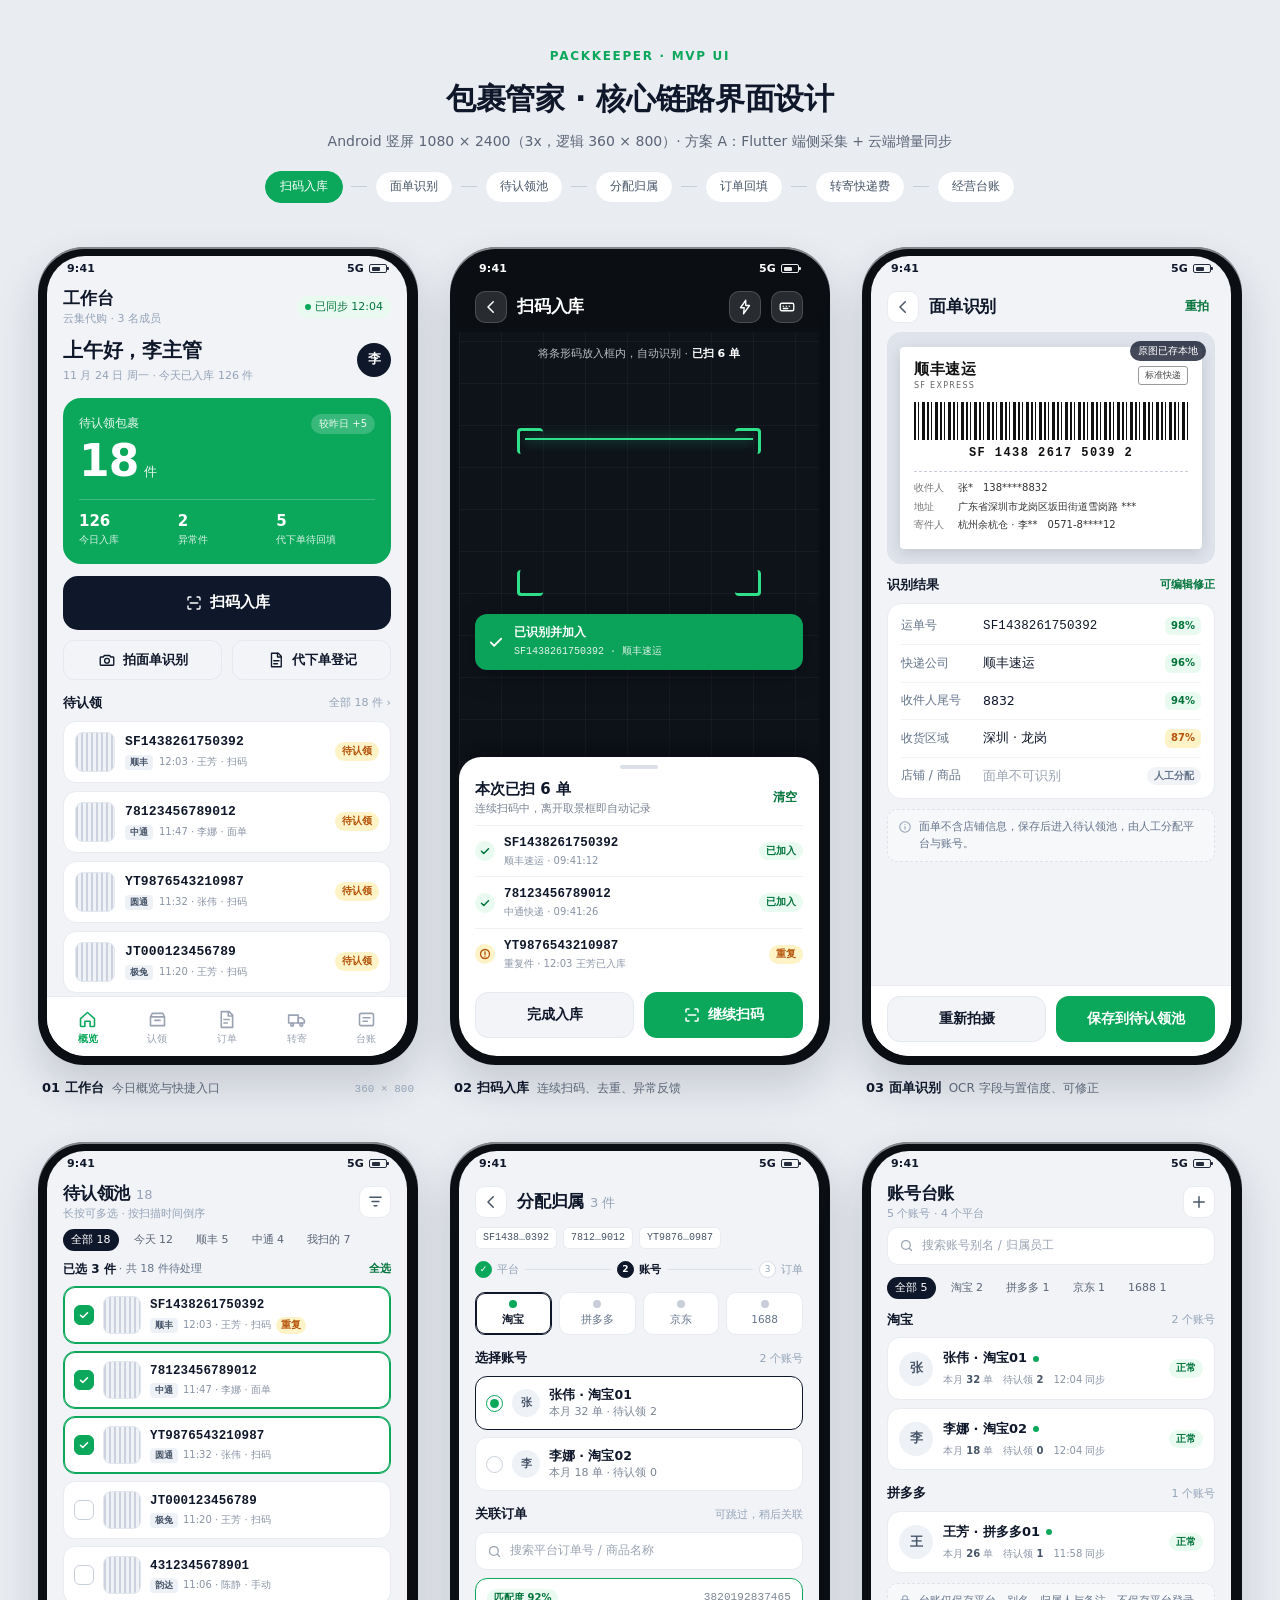
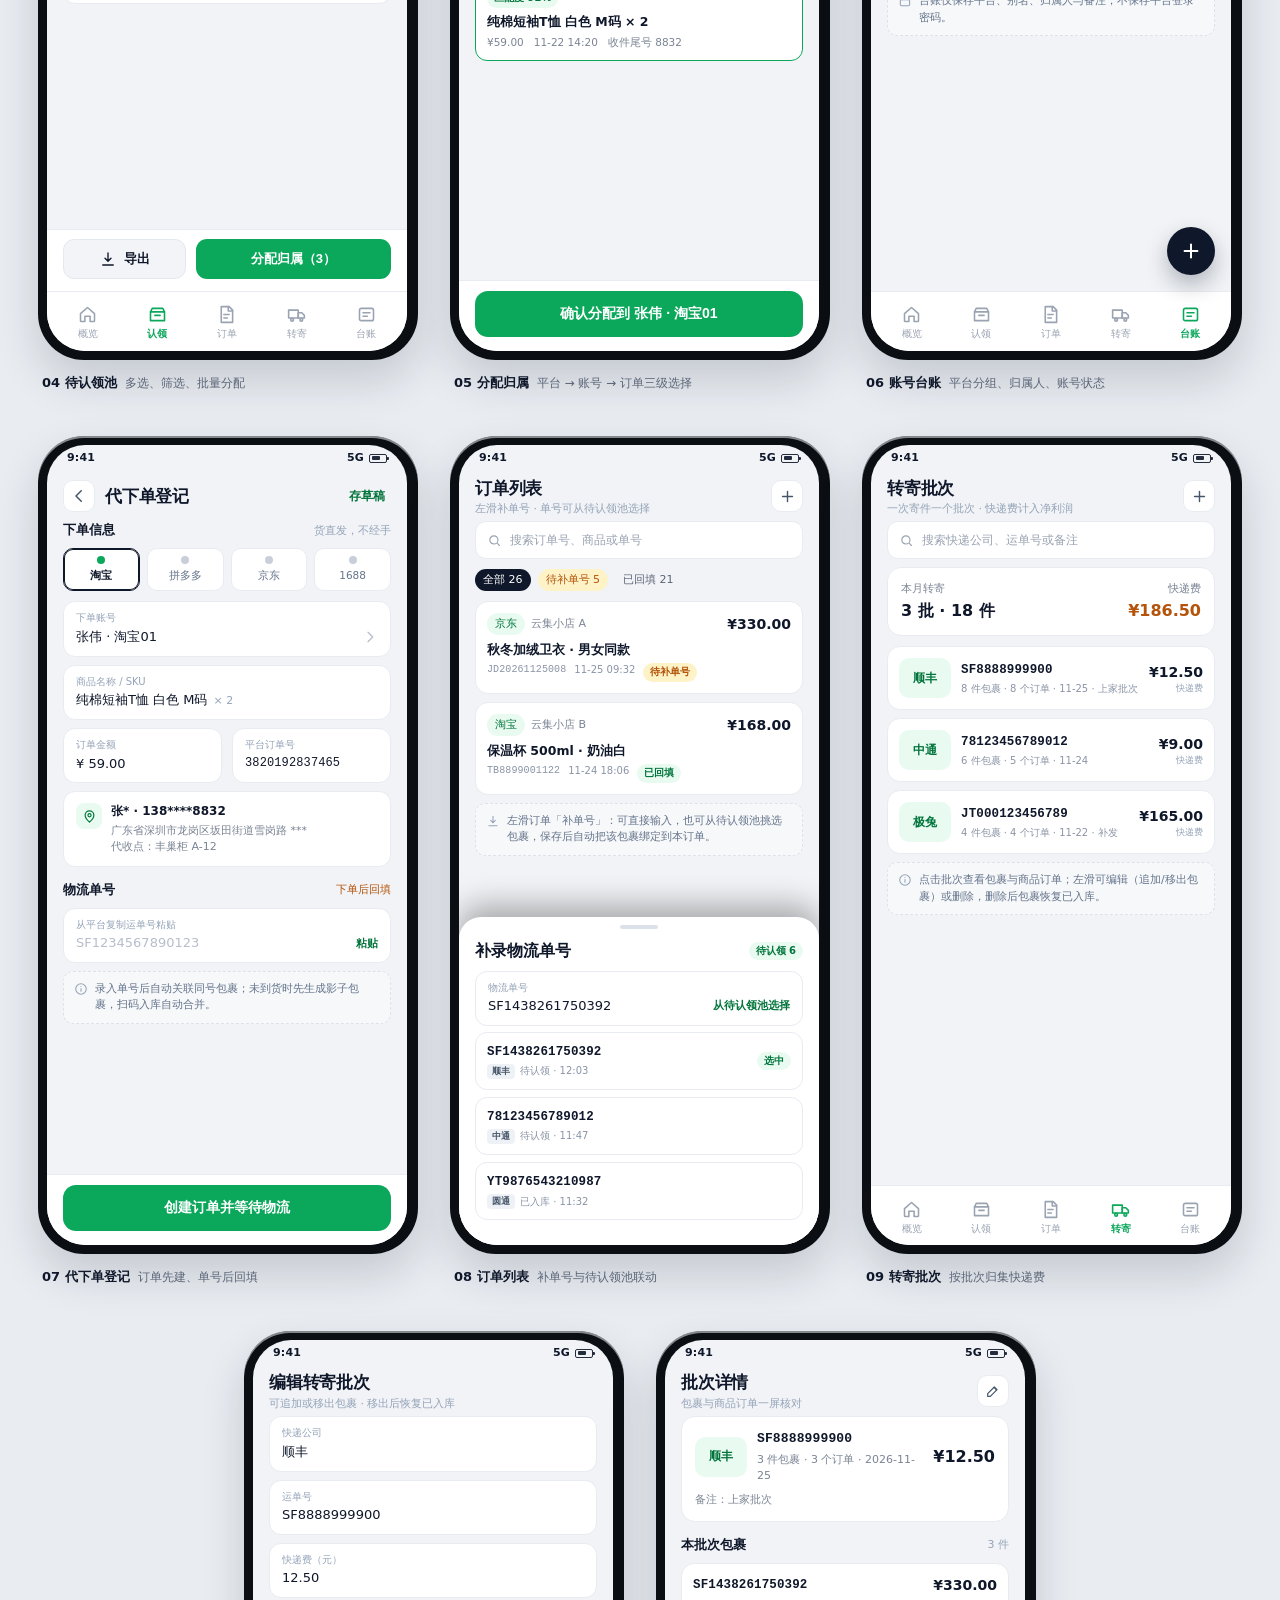
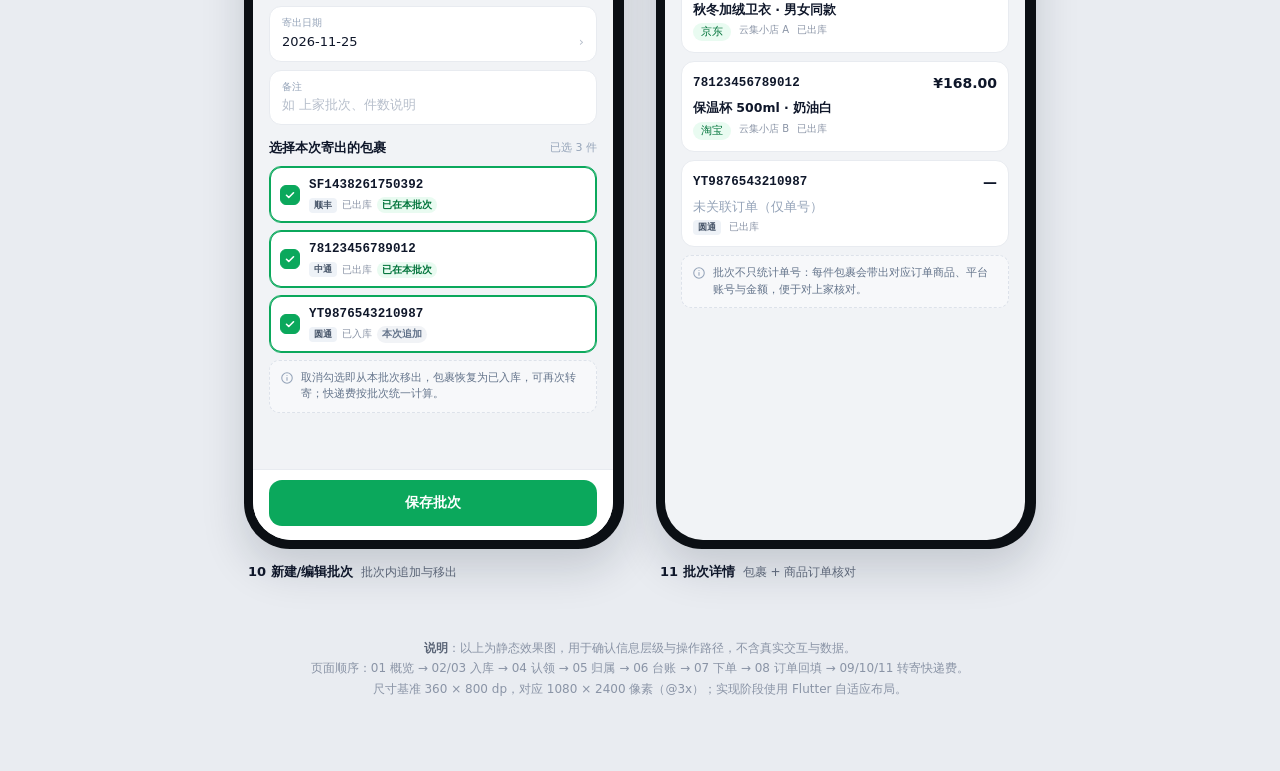
==== commit 49f2e7f1: "docs: README 改为产品上线手册，设计稿扩至 11 屏 - README 重写为产品说明、主流程、页面功能、联动规则、验收清单与限制 - mvp-ui.html 新增订单列表、转寄批次、批次" ====
--- a/design/mvp-ui.html
+++ b/design/mvp-ui.html
@@ -252,6 +252,24 @@
   .addr .who { font-size: 12px; font-weight: 600; }
   .addr .det { font-size: 11px; color: #7A8494; margin-top: 2px; line-height: 1.45; }
 
+  /* ---------- 08-11 订单与转寄 ---------- */
+  .ord-card { background: #fff; border: 1px solid var(--line); border-radius: 13px; padding: 11px; margin-bottom: 8px; }
+  .ord-top { display: flex; align-items: center; gap: 6px; }
+  .ord-top .amt { margin-left: auto; font-size: 14px; font-weight: 700; }
+  .ord-title { font-size: 12.5px; font-weight: 600; margin-top: 6px; }
+  .ord-meta { display: flex; gap: 8px; font-size: 10px; color: #8A94A6; margin-top: 4px; }
+  .cbadge { width: 52px; height: 40px; border-radius: 10px; background: var(--brand-soft); color: var(--brand-deep); display: flex; align-items: center; justify-content: center; font-size: 12px; font-weight: 700; flex: none; }
+  .brow { display: flex; align-items: center; gap: 10px; background: #fff; border: 1px solid var(--line); border-radius: 13px; padding: 11px; margin-bottom: 8px; }
+  .brow .grow { flex: 1; min-width: 0; }
+  .brow .no { font-size: 12.5px; font-weight: 600; }
+  .brow .meta { font-size: 10px; color: #8A94A6; margin-top: 3px; }
+  .brow .fee { font-size: 14px; font-weight: 700; text-align: right; }
+  .brow .fee small { display: block; font-size: 9px; color: #94A3B8; font-weight: 500; }
+  .pbtn { display: flex; align-items: center; gap: 10px; background: #fff; border: 1px solid var(--line); border-radius: 12px; padding: 10px 11px; margin-bottom: 7px; }
+  .pbtn .grow { flex: 1; min-width: 0; }
+  .pbtn .no { font-size: 12.5px; font-weight: 600; }
+  .pbtn .meta { font-size: 10px; color: #8A94A6; margin-top: 3px; display: flex; gap: 5px; align-items: center; }
+
   .foot { max-width: 900px; margin: 56px auto 0; text-align: center; color: #8A94A6; font-size: 12px; line-height: 1.7; }
   .foot b { color: #5B6577; }
 </style>
@@ -268,7 +286,9 @@
       <span>面单识别</span><i></i>
       <span>待认领池</span><i></i>
       <span>分配归属</span><i></i>
-      <span>账号台账</span>
+      <span>订单回填</span><i></i>
+      <span>转寄快递费</span><i></i>
+      <span>经营台账</span>
     </div>
   </header>
 
@@ -360,10 +380,11 @@
             </div>
           </div>
           <div class="tabbar">
-            <div class="tab active"><svg viewBox="0 0 24 24" fill="none" stroke="currentColor" stroke-width="1.8" stroke-linecap="round" stroke-linejoin="round"><path d="M4 11 12 4l8 7v8a1 1 0 0 1-1 1h-4v-6H9v6H5a1 1 0 0 1-1-1z"/></svg><span>工作台</span></div>
-            <div class="tab"><svg viewBox="0 0 24 24" fill="none" stroke="currentColor" stroke-width="1.8" stroke-linecap="round" stroke-linejoin="round"><path d="M4 8V5.5A1.5 1.5 0 0 1 5.5 4H8M16 4h2.5A1.5 1.5 0 0 1 20 5.5V8M20 16v2.5a1.5 1.5 0 0 1-1.5 1.5H16M8 20H5.5A1.5 1.5 0 0 1 4 18.5V16"/><path d="M7 12h10"/></svg><span>入库</span></div>
-            <div class="tab"><svg viewBox="0 0 24 24" fill="none" stroke="currentColor" stroke-width="1.8" stroke-linecap="round" stroke-linejoin="round"><path d="M4 7h16M4 12h16M4 17h16"/></svg><span>台账</span></div>
-            <div class="tab"><svg viewBox="0 0 24 24" fill="none" stroke="currentColor" stroke-width="1.8" stroke-linecap="round" stroke-linejoin="round"><circle cx="12" cy="8.5" r="3.5"/><path d="M5 20c.8-3.6 3.6-5.5 7-5.5s6.2 1.9 7 5.5"/></svg><span>我的</span></div>
+            <div class="tab active"><svg viewBox="0 0 24 24" fill="none" stroke="currentColor" stroke-width="1.8" stroke-linecap="round" stroke-linejoin="round"><path d="M4 11 12 4l8 7v8a1 1 0 0 1-1 1h-4v-6H9v6H5a1 1 0 0 1-1-1z"/></svg><span>概览</span></div>
+            <div class="tab"><svg viewBox="0 0 24 24" fill="none" stroke="currentColor" stroke-width="1.8" stroke-linecap="round" stroke-linejoin="round"><path d="M4 9h16v10H4z"/><path d="M4 9l2-4h12l2 4"/><path d="M9 13h6"/></svg><span>认领</span></div>
+            <div class="tab"><svg viewBox="0 0 24 24" fill="none" stroke="currentColor" stroke-width="1.8" stroke-linecap="round" stroke-linejoin="round"><path d="M6 3h9l4 4v14H6z"/><path d="M14 3v5h5"/><path d="M9 12h6M9 16h4"/></svg><span>订单</span></div>
+            <div class="tab"><svg viewBox="0 0 24 24" fill="none" stroke="currentColor" stroke-width="1.8" stroke-linecap="round" stroke-linejoin="round"><path d="M3 7h11v9H3z"/><path d="M14 10h4l3 3v3h-7z"/><circle cx="7" cy="18" r="1.6"/><circle cx="17.5" cy="18" r="1.6"/></svg><span>转寄</span></div>
+            <div class="tab"><svg viewBox="0 0 24 24" fill="none" stroke="currentColor" stroke-width="1.8" stroke-linecap="round" stroke-linejoin="round"><rect x="4" y="5" width="16" height="14" rx="2"/><path d="M8 10h8M8 14h5"/></svg><span>台账</span></div>
           </div>
         </div>
       </div>
@@ -575,10 +596,11 @@
             <button class="btn btn-primary btn-sm">分配归属（3）</button>
           </div>
           <div class="tabbar">
-            <div class="tab"><svg viewBox="0 0 24 24" fill="none" stroke="currentColor" stroke-width="1.8" stroke-linecap="round" stroke-linejoin="round"><path d="M4 11 12 4l8 7v8a1 1 0 0 1-1 1h-4v-6H9v6H5a1 1 0 0 1-1-1z"/></svg><span>工作台</span></div>
-            <div class="tab active"><svg viewBox="0 0 24 24" fill="none" stroke="currentColor" stroke-width="1.8" stroke-linecap="round" stroke-linejoin="round"><path d="M4 8V5.5A1.5 1.5 0 0 1 5.5 4H8M16 4h2.5A1.5 1.5 0 0 1 20 5.5V8M20 16v2.5a1.5 1.5 0 0 1-1.5 1.5H16M8 20H5.5A1.5 1.5 0 0 1 4 18.5V16"/><path d="M7 12h10"/></svg><span>入库</span></div>
-            <div class="tab"><svg viewBox="0 0 24 24" fill="none" stroke="currentColor" stroke-width="1.8" stroke-linecap="round" stroke-linejoin="round"><path d="M4 7h16M4 12h16M4 17h16"/></svg><span>台账</span></div>
-            <div class="tab"><svg viewBox="0 0 24 24" fill="none" stroke="currentColor" stroke-width="1.8" stroke-linecap="round" stroke-linejoin="round"><circle cx="12" cy="8.5" r="3.5"/><path d="M5 20c.8-3.6 3.6-5.5 7-5.5s6.2 1.9 7 5.5"/></svg><span>我的</span></div>
+            <div class="tab"><svg viewBox="0 0 24 24" fill="none" stroke="currentColor" stroke-width="1.8" stroke-linecap="round" stroke-linejoin="round"><path d="M4 11 12 4l8 7v8a1 1 0 0 1-1 1h-4v-6H9v6H5a1 1 0 0 1-1-1z"/></svg><span>概览</span></div>
+            <div class="tab active"><svg viewBox="0 0 24 24" fill="none" stroke="currentColor" stroke-width="1.8" stroke-linecap="round" stroke-linejoin="round"><path d="M4 9h16v10H4z"/><path d="M4 9l2-4h12l2 4"/><path d="M9 13h6"/></svg><span>认领</span></div>
+            <div class="tab"><svg viewBox="0 0 24 24" fill="none" stroke="currentColor" stroke-width="1.8" stroke-linecap="round" stroke-linejoin="round"><path d="M6 3h9l4 4v14H6z"/><path d="M14 3v5h5"/><path d="M9 12h6M9 16h4"/></svg><span>订单</span></div>
+            <div class="tab"><svg viewBox="0 0 24 24" fill="none" stroke="currentColor" stroke-width="1.8" stroke-linecap="round" stroke-linejoin="round"><path d="M3 7h11v9H3z"/><path d="M14 10h4l3 3v3h-7z"/><circle cx="7" cy="18" r="1.6"/><circle cx="17.5" cy="18" r="1.6"/></svg><span>转寄</span></div>
+            <div class="tab"><svg viewBox="0 0 24 24" fill="none" stroke="currentColor" stroke-width="1.8" stroke-linecap="round" stroke-linejoin="round"><rect x="4" y="5" width="16" height="14" rx="2"/><path d="M8 10h8M8 14h5"/></svg><span>台账</span></div>
           </div>
         </div>
       </div>
@@ -725,10 +747,11 @@
             </div>
           </div>
           <div class="tabbar">
-            <div class="tab"><svg viewBox="0 0 24 24" fill="none" stroke="currentColor" stroke-width="1.8" stroke-linecap="round" stroke-linejoin="round"><path d="M4 11 12 4l8 7v8a1 1 0 0 1-1 1h-4v-6H9v6H5a1 1 0 0 1-1-1z"/></svg><span>工作台</span></div>
-            <div class="tab"><svg viewBox="0 0 24 24" fill="none" stroke="currentColor" stroke-width="1.8" stroke-linecap="round" stroke-linejoin="round"><path d="M4 8V5.5A1.5 1.5 0 0 1 5.5 4H8M16 4h2.5A1.5 1.5 0 0 1 20 5.5V8M20 16v2.5a1.5 1.5 0 0 1-1.5 1.5H16M8 20H5.5A1.5 1.5 0 0 1 4 18.5V16"/><path d="M7 12h10"/></svg><span>入库</span></div>
-            <div class="tab active"><svg viewBox="0 0 24 24" fill="none" stroke="currentColor" stroke-width="1.8" stroke-linecap="round" stroke-linejoin="round"><path d="M4 7h16M4 12h16M4 17h16"/></svg><span>台账</span></div>
-            <div class="tab"><svg viewBox="0 0 24 24" fill="none" stroke="currentColor" stroke-width="1.8" stroke-linecap="round" stroke-linejoin="round"><circle cx="12" cy="8.5" r="3.5"/><path d="M5 20c.8-3.6 3.6-5.5 7-5.5s6.2 1.9 7 5.5"/></svg><span>我的</span></div>
+            <div class="tab"><svg viewBox="0 0 24 24" fill="none" stroke="currentColor" stroke-width="1.8" stroke-linecap="round" stroke-linejoin="round"><path d="M4 11 12 4l8 7v8a1 1 0 0 1-1 1h-4v-6H9v6H5a1 1 0 0 1-1-1z"/></svg><span>概览</span></div>
+            <div class="tab"><svg viewBox="0 0 24 24" fill="none" stroke="currentColor" stroke-width="1.8" stroke-linecap="round" stroke-linejoin="round"><path d="M4 9h16v10H4z"/><path d="M4 9l2-4h12l2 4"/><path d="M9 13h6"/></svg><span>认领</span></div>
+            <div class="tab"><svg viewBox="0 0 24 24" fill="none" stroke="currentColor" stroke-width="1.8" stroke-linecap="round" stroke-linejoin="round"><path d="M6 3h9l4 4v14H6z"/><path d="M14 3v5h5"/><path d="M9 12h6M9 16h4"/></svg><span>订单</span></div>
+            <div class="tab"><svg viewBox="0 0 24 24" fill="none" stroke="currentColor" stroke-width="1.8" stroke-linecap="round" stroke-linejoin="round"><path d="M3 7h11v9H3z"/><path d="M14 10h4l3 3v3h-7z"/><circle cx="7" cy="18" r="1.6"/><circle cx="17.5" cy="18" r="1.6"/></svg><span>转寄</span></div>
+            <div class="tab active"><svg viewBox="0 0 24 24" fill="none" stroke="currentColor" stroke-width="1.8" stroke-linecap="round" stroke-linejoin="round"><rect x="4" y="5" width="16" height="14" rx="2"/><path d="M8 10h8M8 14h5"/></svg><span>台账</span></div>
           </div>
         </div>
       </div>
@@ -810,10 +833,268 @@
       <div class="phone-label"><b>07 代下单登记</b>订单先建、单号后回填</div>
     </div>
 
+    <!-- ============ 08 订单列表 ============ -->
+    <div class="phone">
+      <div class="shell">
+        <div class="screen">
+          <div class="statusbar">
+            <span>9:41</span>
+            <div class="sb-r"><span>5G</span><span class="sb-bat"></span></div>
+          </div>
+          <div class="appbar">
+            <div class="grow">
+              <div class="appbar-title">订单列表</div>
+              <div class="appbar-sub">左滑补单号 · 单号可从待认领池选择</div>
+            </div>
+            <div class="icon-btn">
+              <svg width="17" height="17" viewBox="0 0 24 24" fill="none" stroke="currentColor" stroke-width="2" stroke-linecap="round"><path d="M12 5v14M5 12h14"/></svg>
+            </div>
+          </div>
+          <div class="body">
+            <div class="search" style="margin-bottom:8px">
+              <svg viewBox="0 0 24 24" fill="none" stroke="currentColor" stroke-width="1.8" stroke-linecap="round"><circle cx="11" cy="11" r="6.5"/><path d="M20 20l-3.5-3.5"/></svg>
+              搜索订单号、商品或单号
+            </div>
+            <div class="filters">
+              <span class="chip on">全部 26</span>
+              <span class="chip" style="background:#FEF3C7;color:#B45309">待补单号 5</span>
+              <span class="chip">已回填 21</span>
+            </div>
+            <div class="ord-card">
+              <div class="ord-top">
+                <span class="chip brand">京东</span>
+                <span class="t-sub">云集小店 A</span>
+                <span class="amt">¥330.00</span>
+              </div>
+              <div class="ord-title">秋冬加绒卫衣 · 男女同款</div>
+              <div class="ord-meta"><span class="mono">JD20261125008</span><span>11-25 09:32</span><span class="tag tag-warn">待补单号</span></div>
+            </div>
+            <div class="ord-card">
+              <div class="ord-top">
+                <span class="chip brand">淘宝</span>
+                <span class="t-sub">云集小店 B</span>
+                <span class="amt">¥168.00</span>
+              </div>
+              <div class="ord-title">保温杯 500ml · 奶油白</div>
+              <div class="ord-meta"><span class="mono">TB8899001122</span><span>11-24 18:06</span><span class="tag tag-ok">已回填</span></div>
+            </div>
+            <div class="hint">
+              <svg viewBox="0 0 24 24" fill="none" stroke="currentColor" stroke-width="1.8" stroke-linecap="round"><path d="M12 4v10M8 11l4 4 4-4M5 20h14"/></svg>
+              左滑订单「补单号」：可直接输入，也可从待认领池挑选包裹，保存后自动把该包裹绑定到本订单。
+            </div>
+          </div>
+          <div class="sheet">
+            <div class="sheet-handle"></div>
+            <div class="sheet-head"><div class="grow"><div class="t-title">补录物流单号</div></div><span class="tag tag-ok">待认领 6</span></div>
+            <div class="field" style="margin-bottom:6px">
+              <div class="lab">物流单号</div>
+              <div class="val">SF1438261750392<span class="paste">从待认领池选择</span></div>
+            </div>
+            <div class="pbtn">
+              <div class="grow"><div class="no mono">SF1438261750392</div><div class="meta"><span class="car">顺丰</span><span>待认领 · 12:03</span></div></div>
+              <span class="tag tag-ok">选中</span>
+            </div>
+            <div class="pbtn">
+              <div class="grow"><div class="no mono">78123456789012</div><div class="meta"><span class="car">中通</span><span>待认领 · 11:47</span></div></div>
+            </div>
+            <div class="pbtn">
+              <div class="grow"><div class="no mono">YT9876543210987</div><div class="meta"><span class="car">圆通</span><span>已入库 · 11:32</span></div></div>
+            </div>
+          </div>
+          <div class="tabbar">
+            <div class="tab"><svg viewBox="0 0 24 24" fill="none" stroke="currentColor" stroke-width="1.8" stroke-linecap="round" stroke-linejoin="round"><path d="M4 11 12 4l8 7v8a1 1 0 0 1-1 1h-4v-6H9v6H5a1 1 0 0 1-1-1z"/></svg><span>概览</span></div>
+            <div class="tab"><svg viewBox="0 0 24 24" fill="none" stroke="currentColor" stroke-width="1.8" stroke-linecap="round" stroke-linejoin="round"><path d="M4 9h16v10H4z"/><path d="M4 9l2-4h12l2 4"/><path d="M9 13h6"/></svg><span>认领</span></div>
+            <div class="tab active"><svg viewBox="0 0 24 24" fill="none" stroke="currentColor" stroke-width="1.8" stroke-linecap="round" stroke-linejoin="round"><path d="M6 3h9l4 4v14H6z"/><path d="M14 3v5h5"/><path d="M9 12h6M9 16h4"/></svg><span>订单</span></div>
+            <div class="tab"><svg viewBox="0 0 24 24" fill="none" stroke="currentColor" stroke-width="1.8" stroke-linecap="round" stroke-linejoin="round"><path d="M3 7h11v9H3z"/><path d="M14 10h4l3 3v3h-7z"/><circle cx="7" cy="18" r="1.6"/><circle cx="17.5" cy="18" r="1.6"/></svg><span>转寄</span></div>
+            <div class="tab"><svg viewBox="0 0 24 24" fill="none" stroke="currentColor" stroke-width="1.8" stroke-linecap="round" stroke-linejoin="round"><rect x="4" y="5" width="16" height="14" rx="2"/><path d="M8 10h8M8 14h5"/></svg><span>台账</span></div>
+          </div>
+        </div>
+      </div>
+      <div class="phone-label"><b>08 订单列表</b>补单号与待认领池联动</div>
+    </div>
+
+    <!-- ============ 09 转寄批次 ============ -->
+    <div class="phone">
+      <div class="shell">
+        <div class="screen">
+          <div class="statusbar">
+            <span>9:41</span>
+            <div class="sb-r"><span>5G</span><span class="sb-bat"></span></div>
+          </div>
+          <div class="appbar">
+            <div class="grow">
+              <div class="appbar-title">转寄批次</div>
+              <div class="appbar-sub">一次寄件一个批次 · 快递费计入净利润</div>
+            </div>
+            <div class="icon-btn">
+              <svg width="17" height="17" viewBox="0 0 24 24" fill="none" stroke="currentColor" stroke-width="2" stroke-linecap="round"><path d="M12 5v14M5 12h14"/></svg>
+            </div>
+          </div>
+          <div class="body">
+            <div class="search" style="margin-bottom:8px">
+              <svg viewBox="0 0 24 24" fill="none" stroke="currentColor" stroke-width="1.8" stroke-linecap="round"><circle cx="11" cy="11" r="6.5"/><path d="M20 20l-3.5-3.5"/></svg>
+              搜索快递公司、运单号或备注
+            </div>
+            <div class="card" style="display:flex;align-items:center;margin-bottom:10px">
+              <div><div class="t-sub">本月转寄</div><div style="font-size:16px;font-weight:700;margin-top:2px">3 批 · 18 件</div></div>
+              <div style="margin-left:auto;text-align:right"><div class="t-sub">快递费</div><div style="font-size:16px;font-weight:700;color:#B45309;margin-top:2px">¥186.50</div></div>
+            </div>
+            <div class="brow">
+              <div class="cbadge">顺丰</div>
+              <div class="grow">
+                <div class="no mono">SF8888999900</div>
+                <div class="meta">8 件包裹 · 8 个订单 · 11-25 · 上家批次</div>
+              </div>
+              <div class="fee">¥12.50<small>快递费</small></div>
+            </div>
+            <div class="brow">
+              <div class="cbadge">中通</div>
+              <div class="grow">
+                <div class="no mono">78123456789012</div>
+                <div class="meta">6 件包裹 · 5 个订单 · 11-24</div>
+              </div>
+              <div class="fee">¥9.00<small>快递费</small></div>
+            </div>
+            <div class="brow">
+              <div class="cbadge">极兔</div>
+              <div class="grow">
+                <div class="no mono">JT000123456789</div>
+                <div class="meta">4 件包裹 · 4 个订单 · 11-22 · 补发</div>
+              </div>
+              <div class="fee">¥165.00<small>快递费</small></div>
+            </div>
+            <div class="hint" style="margin-top:4px">
+              <svg viewBox="0 0 24 24" fill="none" stroke="currentColor" stroke-width="1.8" stroke-linecap="round"><circle cx="12" cy="12" r="9"/><path d="M12 11v5M12 7.8h.01"/></svg>
+              点击批次查看包裹与商品订单；左滑可编辑（追加/移出包裹）或删除，删除后包裹恢复已入库。
+            </div>
+          </div>
+          <div class="tabbar">
+            <div class="tab"><svg viewBox="0 0 24 24" fill="none" stroke="currentColor" stroke-width="1.8" stroke-linecap="round" stroke-linejoin="round"><path d="M4 11 12 4l8 7v8a1 1 0 0 1-1 1h-4v-6H9v6H5a1 1 0 0 1-1-1z"/></svg><span>概览</span></div>
+            <div class="tab"><svg viewBox="0 0 24 24" fill="none" stroke="currentColor" stroke-width="1.8" stroke-linecap="round" stroke-linejoin="round"><path d="M4 9h16v10H4z"/><path d="M4 9l2-4h12l2 4"/><path d="M9 13h6"/></svg><span>认领</span></div>
+            <div class="tab"><svg viewBox="0 0 24 24" fill="none" stroke="currentColor" stroke-width="1.8" stroke-linecap="round" stroke-linejoin="round"><path d="M6 3h9l4 4v14H6z"/><path d="M14 3v5h5"/><path d="M9 12h6M9 16h4"/></svg><span>订单</span></div>
+            <div class="tab active"><svg viewBox="0 0 24 24" fill="none" stroke="currentColor" stroke-width="1.8" stroke-linecap="round" stroke-linejoin="round"><path d="M3 7h11v9H3z"/><path d="M14 10h4l3 3v3h-7z"/><circle cx="7" cy="18" r="1.6"/><circle cx="17.5" cy="18" r="1.6"/></svg><span>转寄</span></div>
+            <div class="tab"><svg viewBox="0 0 24 24" fill="none" stroke="currentColor" stroke-width="1.8" stroke-linecap="round" stroke-linejoin="round"><rect x="4" y="5" width="16" height="14" rx="2"/><path d="M8 10h8M8 14h5"/></svg><span>台账</span></div>
+          </div>
+        </div>
+      </div>
+      <div class="phone-label"><b>09 转寄批次</b>按批次归集快递费</div>
+    </div>
+
+    <!-- ============ 10 新建/编辑批次 ============ -->
+    <div class="phone">
+      <div class="shell">
+        <div class="screen">
+          <div class="statusbar">
+            <span>9:41</span>
+            <div class="sb-r"><span>5G</span><span class="sb-bat"></span></div>
+          </div>
+          <div class="appbar">
+            <div class="grow">
+              <div class="appbar-title">编辑转寄批次</div>
+              <div class="appbar-sub">可追加或移出包裹 · 移出后恢复已入库</div>
+            </div>
+          </div>
+          <div class="body">
+            <div class="field"><div class="lab">快递公司</div><div class="val">顺丰</div></div>
+            <div class="field"><div class="lab">运单号</div><div class="val">SF8888999900</div></div>
+            <div class="field"><div class="lab">快递费（元）</div><div class="val">12.50</div></div>
+            <div class="field"><div class="lab">寄出日期</div><div class="val">2026-11-25<span class="chev">›</span></div></div>
+            <div class="field"><div class="lab">备注</div><div class="val"><span class="ph">如 上家批次、件数说明</span></div></div>
+            <div class="sect"><b>选择本次寄出的包裹</b><span class="more">已选 3 件</span></div>
+            <div class="crow sel">
+              <div class="cb on"><svg viewBox="0 0 24 24" fill="none" stroke="currentColor" stroke-width="3.2" stroke-linecap="round" stroke-linejoin="round"><path d="M5 12.5l4.5 4.5L19 7.5"/></svg></div>
+              <div class="grow">
+                <div class="no mono">SF1438261750392</div>
+                <div class="meta"><span class="car">顺丰</span><span>已出库</span><span class="tag tag-ok" style="padding:1px 5px">已在本批次</span></div>
+              </div>
+            </div>
+            <div class="crow sel">
+              <div class="cb on"><svg viewBox="0 0 24 24" fill="none" stroke="currentColor" stroke-width="3.2" stroke-linecap="round" stroke-linejoin="round"><path d="M5 12.5l4.5 4.5L19 7.5"/></svg></div>
+              <div class="grow">
+                <div class="no mono">78123456789012</div>
+                <div class="meta"><span class="car">中通</span><span>已出库</span><span class="tag tag-ok" style="padding:1px 5px">已在本批次</span></div>
+              </div>
+            </div>
+            <div class="crow sel">
+              <div class="cb on"><svg viewBox="0 0 24 24" fill="none" stroke="currentColor" stroke-width="3.2" stroke-linecap="round" stroke-linejoin="round"><path d="M5 12.5l4.5 4.5L19 7.5"/></svg></div>
+              <div class="grow">
+                <div class="no mono">YT9876543210987</div>
+                <div class="meta"><span class="car">圆通</span><span>已入库</span><span class="tag tag-neutral" style="padding:1px 5px">本次追加</span></div>
+              </div>
+            </div>
+            <div class="hint">
+              <svg viewBox="0 0 24 24" fill="none" stroke="currentColor" stroke-width="1.8" stroke-linecap="round"><circle cx="12" cy="12" r="9"/><path d="M12 11v5M12 7.8h.01"/></svg>
+              取消勾选即从本批次移出，包裹恢复为已入库，可再次转寄；快递费按批次统一计算。
+            </div>
+          </div>
+          <div class="bottom-bar">
+            <button class="btn btn-primary">保存批次</button>
+          </div>
+        </div>
+      </div>
+      <div class="phone-label"><b>10 新建/编辑批次</b>批次内追加与移出</div>
+    </div>
+
+    <!-- ============ 11 批次详情 ============ -->
+    <div class="phone">
+      <div class="shell">
+        <div class="screen">
+          <div class="statusbar">
+            <span>9:41</span>
+            <div class="sb-r"><span>5G</span><span class="sb-bat"></span></div>
+          </div>
+          <div class="appbar">
+            <div class="grow">
+              <div class="appbar-title">批次详情</div>
+              <div class="appbar-sub">包裹与商品订单一屏核对</div>
+            </div>
+            <div class="icon-btn">
+              <svg width="16" height="16" viewBox="0 0 24 24" fill="none" stroke="currentColor" stroke-width="1.8" stroke-linecap="round" stroke-linejoin="round"><path d="M4 20h4l10-10-4-4L4 16z"/><path d="M13.5 6.5l4 4"/></svg>
+            </div>
+          </div>
+          <div class="body">
+            <div class="card" style="margin-bottom:10px">
+              <div style="display:flex;align-items:center;gap:10px">
+                <div class="cbadge">顺丰</div>
+                <div class="grow" style="flex:1;min-width:0">
+                  <div class="no mono" style="font-size:13px;font-weight:600">SF8888999900</div>
+                  <div class="t-sub" style="margin-top:3px">3 件包裹 · 3 个订单 · 2026-11-25</div>
+                </div>
+                <div style="font-size:16px;font-weight:700">¥12.50</div>
+              </div>
+              <div class="t-sub" style="margin-top:8px">备注：上家批次</div>
+            </div>
+            <div class="sect"><b>本批次包裹</b><span class="more">3 件</span></div>
+            <div class="ord-card">
+              <div class="ord-top"><span class="mono" style="font-size:12.5px;font-weight:600">SF1438261750392</span><span class="amt">¥330.00</span></div>
+              <div class="ord-title">秋冬加绒卫衣 · 男女同款</div>
+              <div class="ord-meta"><span class="chip brand" style="height:18px">京东</span><span>云集小店 A</span><span>已出库</span></div>
+            </div>
+            <div class="ord-card">
+              <div class="ord-top"><span class="mono" style="font-size:12.5px;font-weight:600">78123456789012</span><span class="amt">¥168.00</span></div>
+              <div class="ord-title">保温杯 500ml · 奶油白</div>
+              <div class="ord-meta"><span class="chip brand" style="height:18px">淘宝</span><span>云集小店 B</span><span>已出库</span></div>
+            </div>
+            <div class="ord-card">
+              <div class="ord-top"><span class="mono" style="font-size:12.5px;font-weight:600">YT9876543210987</span><span class="amt">—</span></div>
+              <div class="ord-title" style="color:#94A3B8;font-weight:400">未关联订单（仅单号）</div>
+              <div class="ord-meta"><span class="car">圆通</span><span>已出库</span></div>
+            </div>
+            <div class="hint">
+              <svg viewBox="0 0 24 24" fill="none" stroke="currentColor" stroke-width="1.8" stroke-linecap="round"><circle cx="12" cy="12" r="9"/><path d="M12 11v5M12 7.8h.01"/></svg>
+              批次不只统计单号：每件包裹会带出对应订单商品、平台账号与金额，便于对上家核对。
+            </div>
+          </div>
+        </div>
+      </div>
+      <div class="phone-label"><b>11 批次详情</b>包裹 + 商品订单核对</div>
+    </div>
+
   </div>
 
   <p class="foot">
     <b>说明</b>：以上为静态效果图，用于确认信息层级与操作路径，不含真实交互与数据。<br>
+    页面顺序：01 概览 → 02/03 入库 → 04 认领 → 05 归属 → 06 台账 → 07 下单 → 08 订单回填 → 09/10/11 转寄快递费。<br>
     尺寸基准 360 × 800 dp，对应 1080 × 2400 像素（@3x）；实现阶段使用 Flutter 自适应布局。
   </p>
 </div>
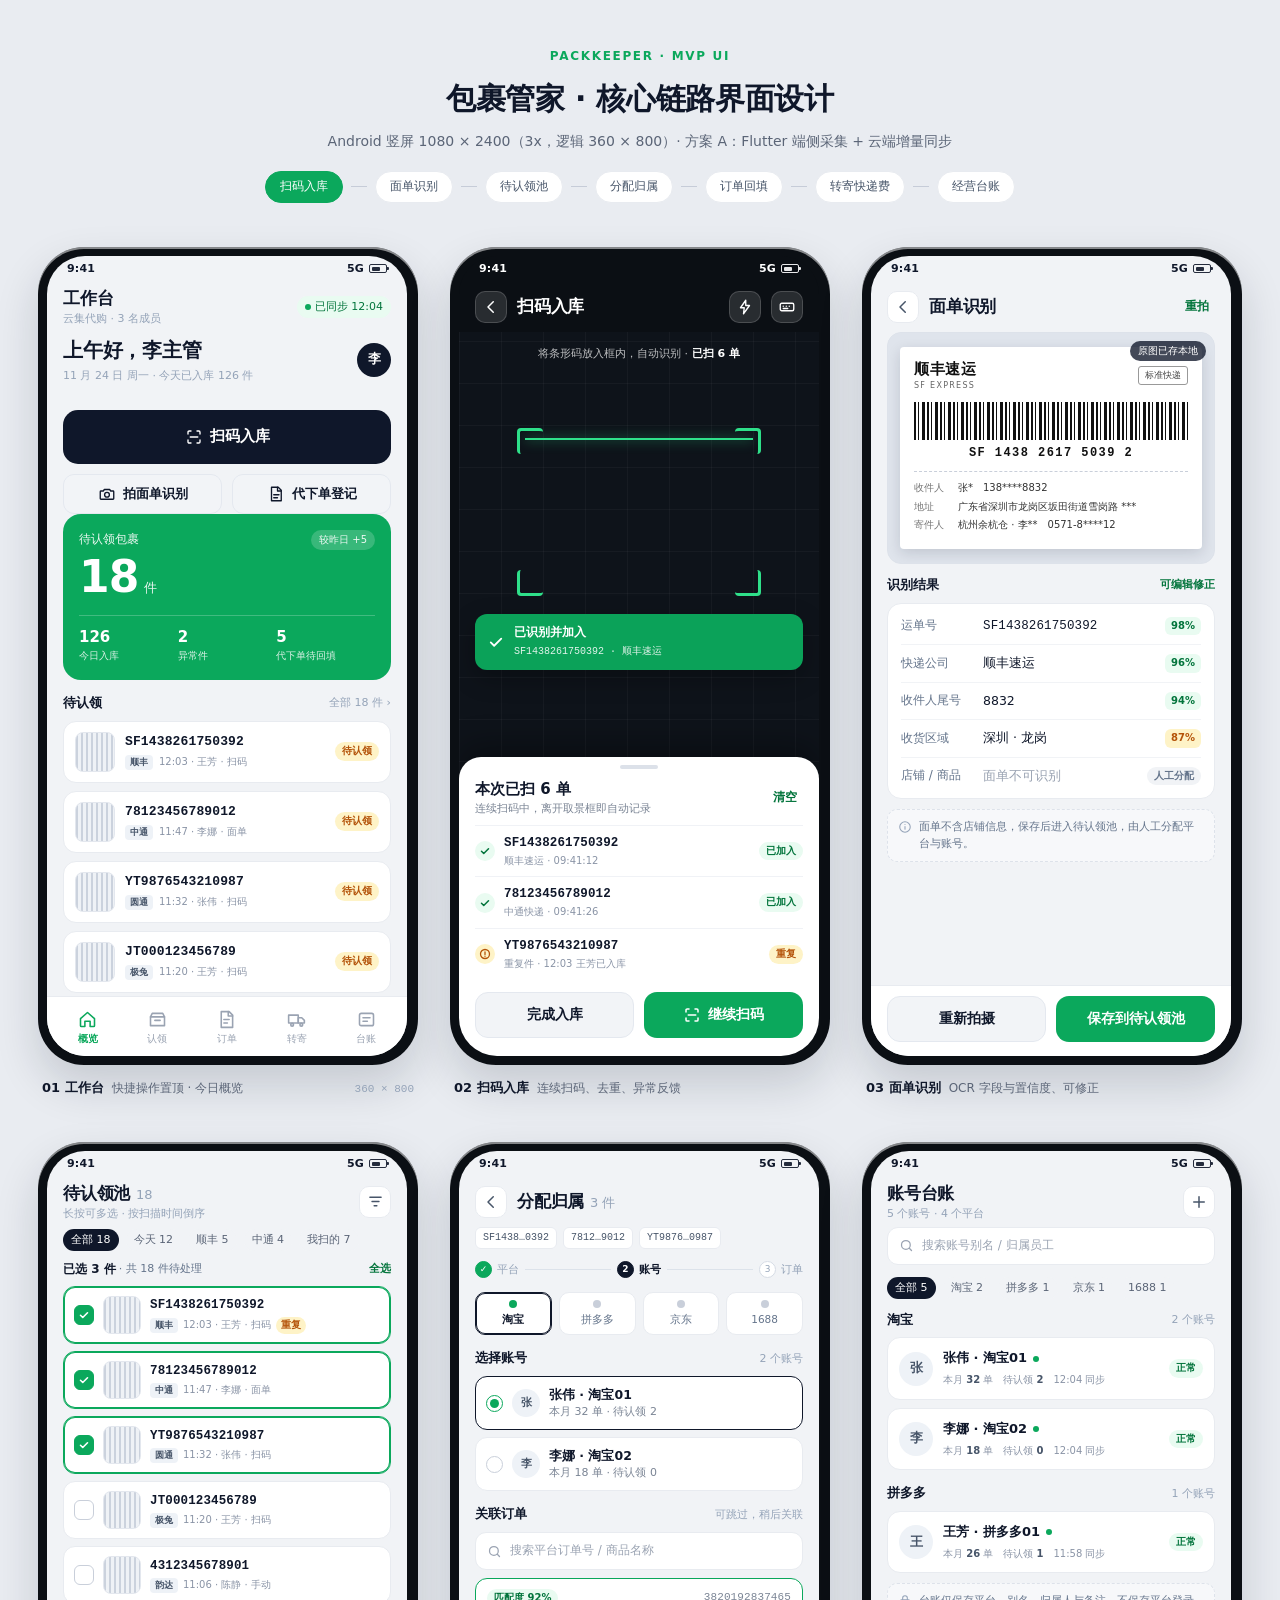
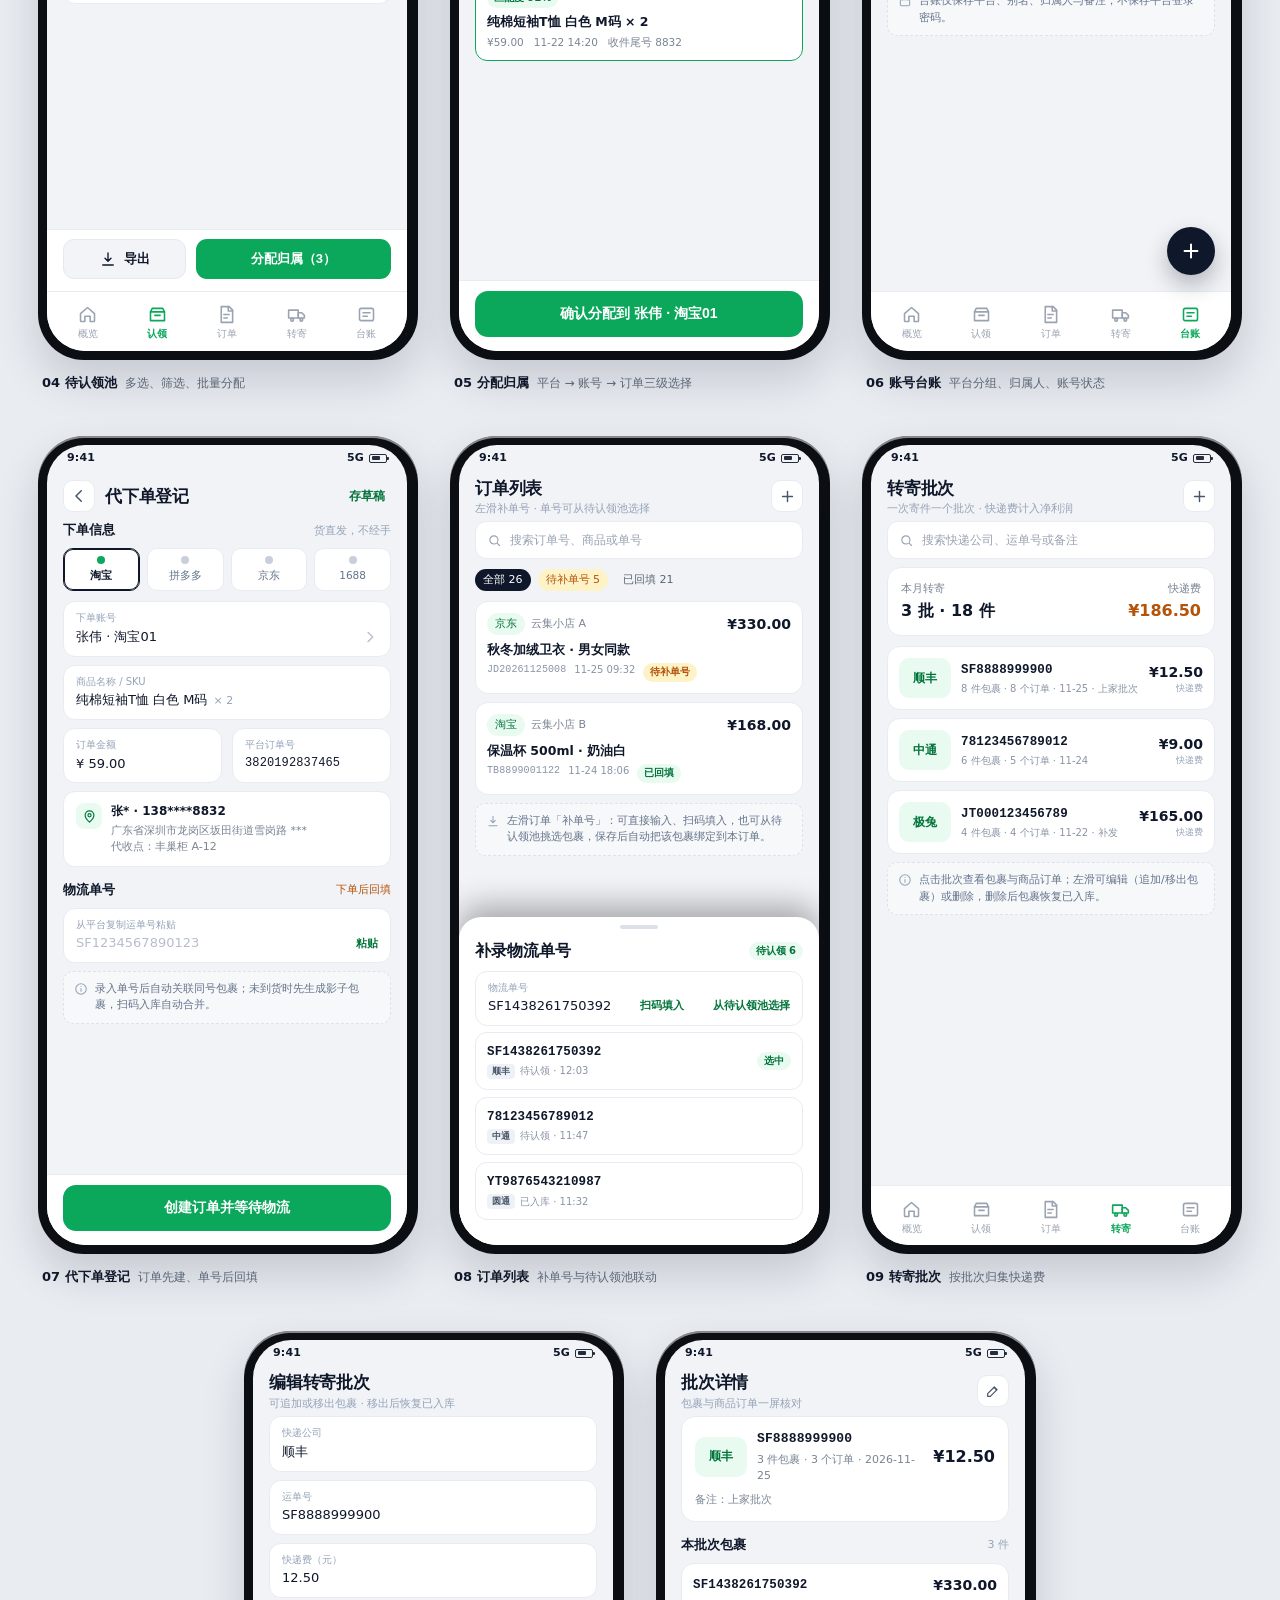
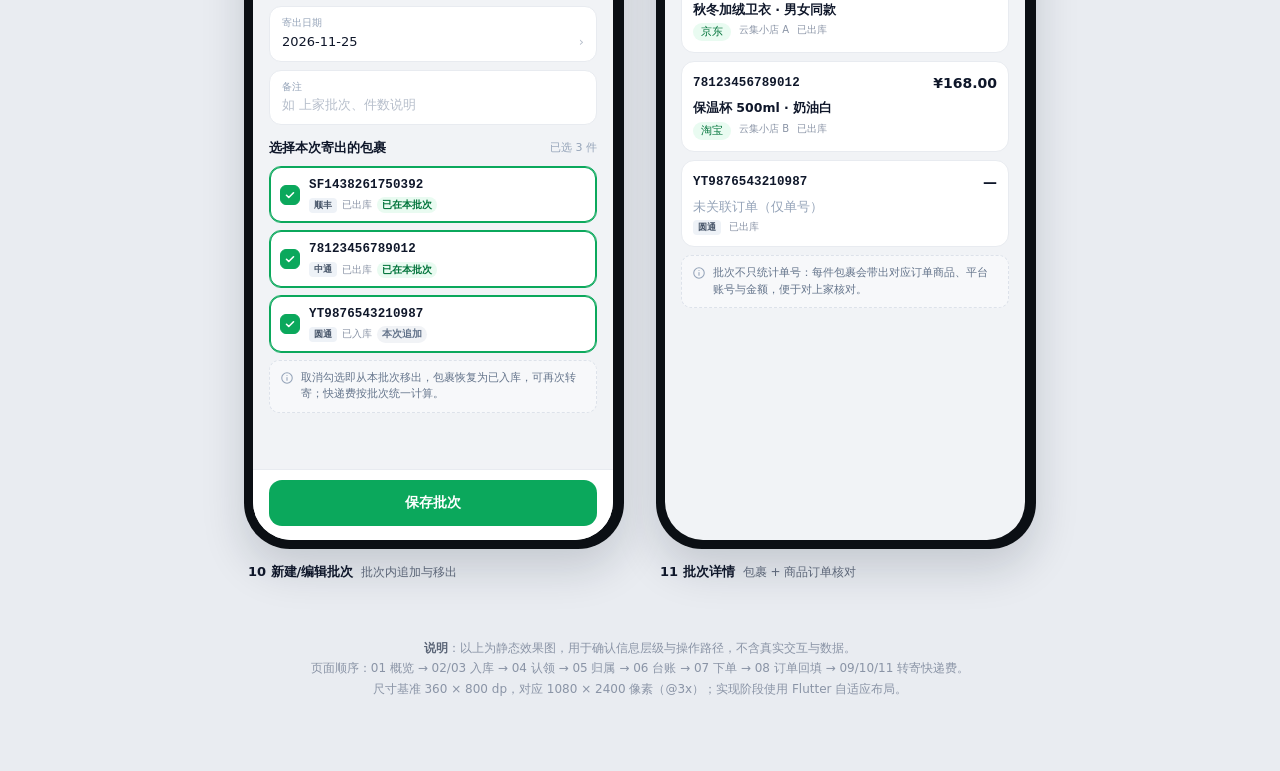
==== commit 4bd99884: "概览快捷操作置顶，补录物流单号支持扫码填入（4018）" ====
--- a/design/mvp-ui.html
+++ b/design/mvp-ui.html
@@ -318,16 +318,6 @@
               <div class="avatar">李</div>
             </div>
 
-            <div class="hero">
-              <div class="hero-top">待认领包裹<span class="mini">较昨日 +5</span></div>
-              <div class="hero-num">18<small>件</small></div>
-              <div class="hero-row">
-                <div><b>126</b><span>今日入库</span></div>
-                <div><b>2</b><span>异常件</span></div>
-                <div><b>5</b><span>代下单待回填</span></div>
-              </div>
-            </div>
-
             <div class="quick">
               <button class="btn btn-dark">
                 <svg viewBox="0 0 24 24" fill="none" stroke="currentColor" stroke-width="1.8" stroke-linecap="round" stroke-linejoin="round"><path d="M4 8V5.5A1.5 1.5 0 0 1 5.5 4H8M16 4h2.5A1.5 1.5 0 0 1 20 5.5V8M20 16v2.5a1.5 1.5 0 0 1-1.5 1.5H16M8 20H5.5A1.5 1.5 0 0 1 4 18.5V16"/><path d="M7 12h10"/></svg>
@@ -345,6 +335,16 @@
               </div>
             </div>
 
+            <div class="hero">
+              <div class="hero-top">待认领包裹<span class="mini">较昨日 +5</span></div>
+              <div class="hero-num">18<small>件</small></div>
+              <div class="hero-row">
+                <div><b>126</b><span>今日入库</span></div>
+                <div><b>2</b><span>异常件</span></div>
+                <div><b>5</b><span>代下单待回填</span></div>
+              </div>
+            </div>
+
             <div class="sect"><b>待认领</b><span class="more">全部 18 件 ›</span></div>
             <div class="prow">
               <div class="thumb"></div>
@@ -388,7 +388,7 @@
           </div>
         </div>
       </div>
-      <div class="phone-label"><b>01 工作台</b>今日概览与快捷入口<span style="margin-left:auto;color:#94A3B8;font-family:ui-monospace,Menlo,monospace;font-size:11px">360 × 800</span></div>
+      <div class="phone-label"><b>01 工作台</b>快捷操作置顶 · 今日概览<span style="margin-left:auto;color:#94A3B8;font-family:ui-monospace,Menlo,monospace;font-size:11px">360 × 800</span></div>
     </div>
 
     <!-- ============ 02 扫码 ============ -->
@@ -880,7 +880,7 @@
             </div>
             <div class="hint">
               <svg viewBox="0 0 24 24" fill="none" stroke="currentColor" stroke-width="1.8" stroke-linecap="round"><path d="M12 4v10M8 11l4 4 4-4M5 20h14"/></svg>
-              左滑订单「补单号」：可直接输入，也可从待认领池挑选包裹，保存后自动把该包裹绑定到本订单。
+              左滑订单「补单号」：可直接输入、扫码填入，也可从待认领池挑选包裹，保存后自动把该包裹绑定到本订单。
             </div>
           </div>
           <div class="sheet">
@@ -888,7 +888,7 @@
             <div class="sheet-head"><div class="grow"><div class="t-title">补录物流单号</div></div><span class="tag tag-ok">待认领 6</span></div>
             <div class="field" style="margin-bottom:6px">
               <div class="lab">物流单号</div>
-              <div class="val">SF1438261750392<span class="paste">从待认领池选择</span></div>
+              <div class="val">SF1438261750392<span class="paste">扫码填入</span><span class="paste">从待认领池选择</span></div>
             </div>
             <div class="pbtn">
               <div class="grow"><div class="no mono">SF1438261750392</div><div class="meta"><span class="car">顺丰</span><span>待认领 · 12:03</span></div></div>
